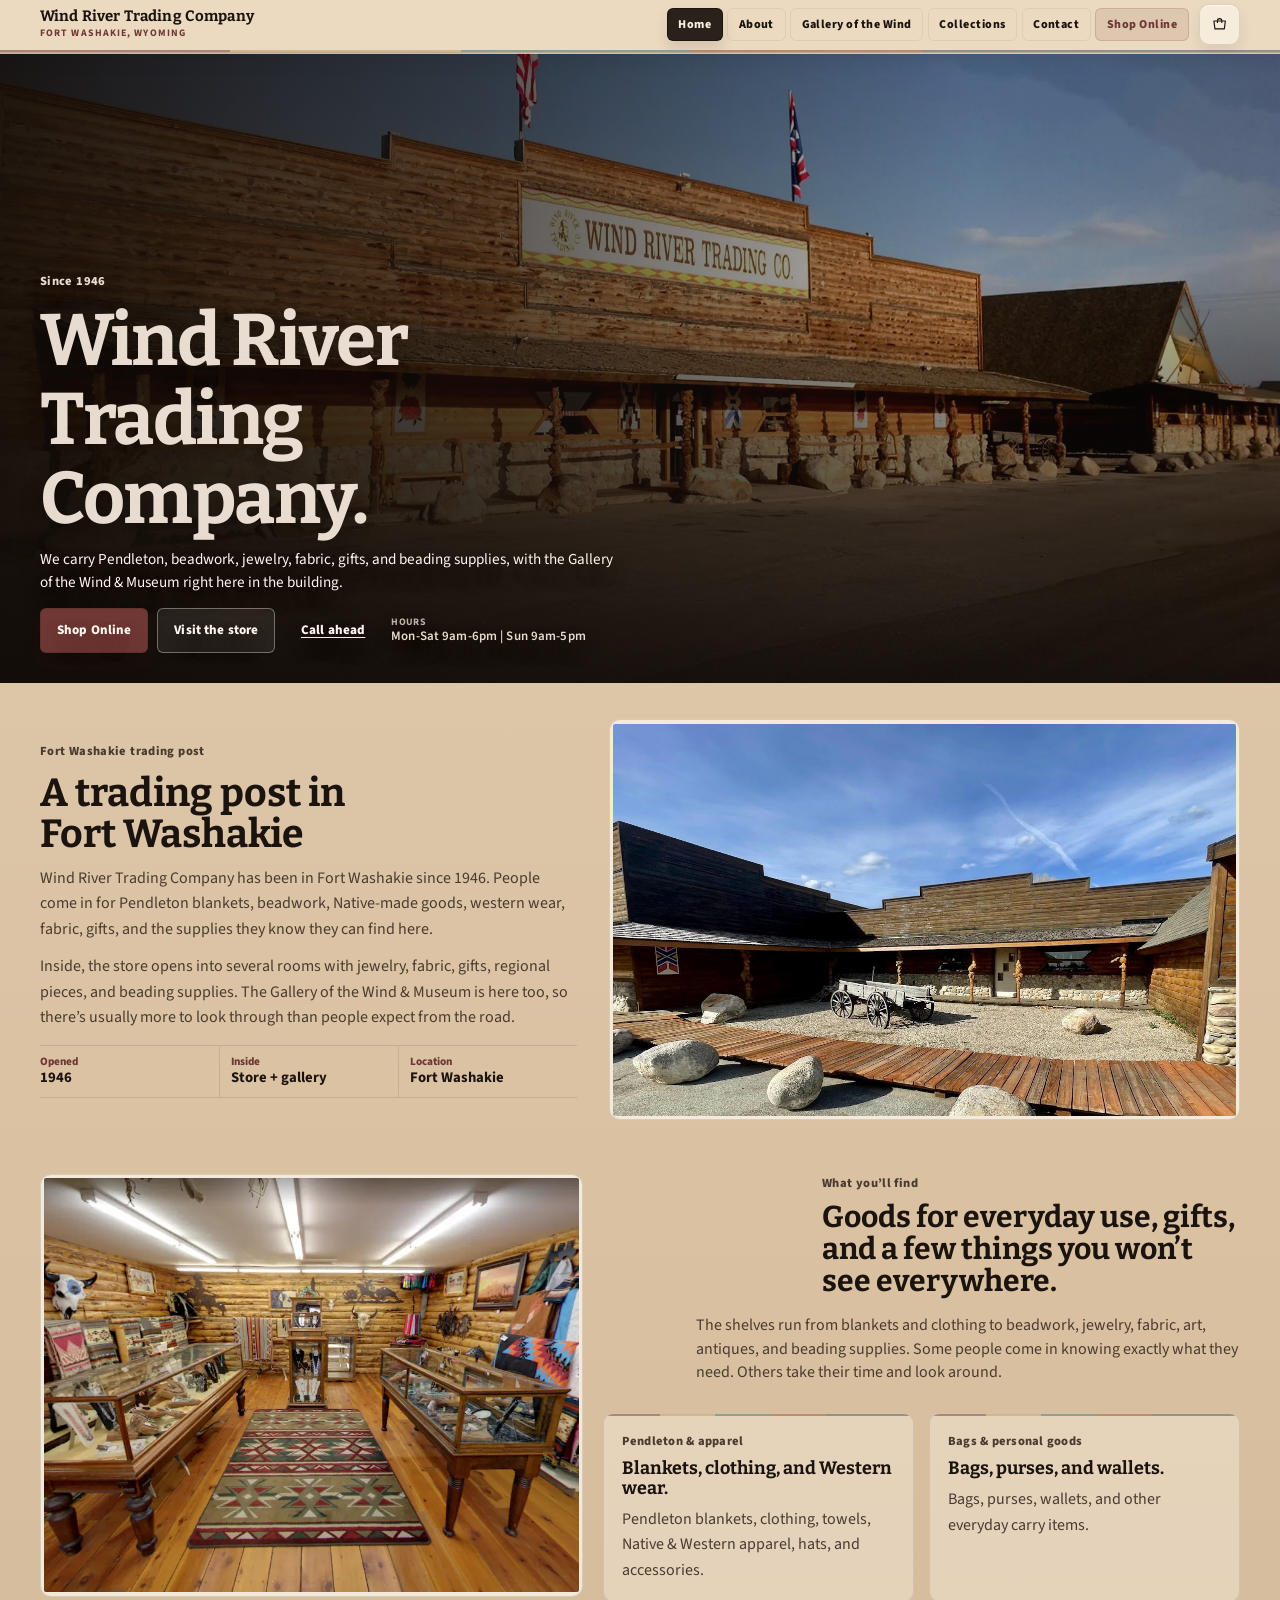
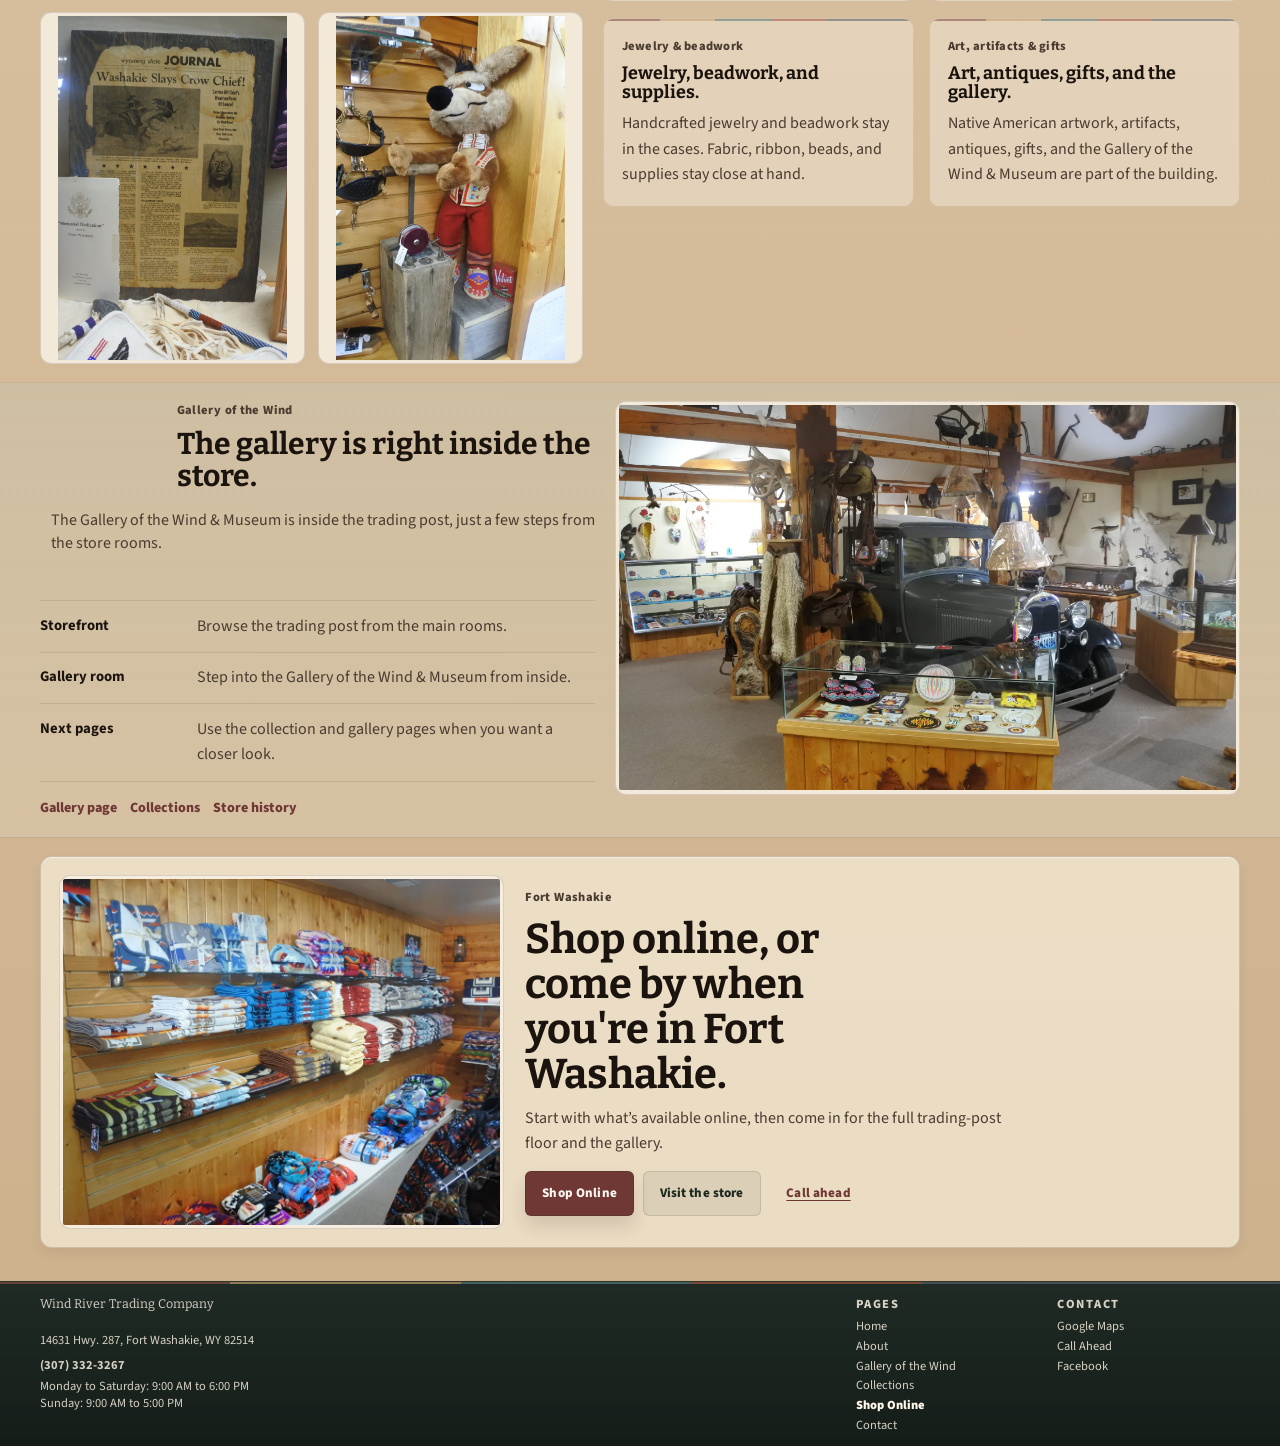
==== index.html @ 1e498953 "Add mobile shop CTA" ====
<!DOCTYPE html>
<html lang="en-US">
  <head>
    <meta charset="UTF-8" />
    <meta name="viewport" content="width=device-width, initial-scale=1.0" />
    <title>Wind River Trading Company | Fort Washakie</title>
    <meta
      name="description"
      content="Wind River Trading Post in Fort Washakie with Pendleton, beadwork, jewelry, fabric, gifts, beading supplies, and the Gallery of the Wind & Museum."
    />
    <meta name="robots" content="index,follow,max-image-preview:large,max-snippet:-1,max-video-preview:-1" />
    <link rel="canonical" href="https://tylerwolfley.github.io/wind-river-trading-co/" />
    <link rel="icon" href="./assets/favicon.svg?v=20260422" type="image/svg+xml" />
    <link rel="icon" href="./assets/favicon-32x32.png?v=20260422" sizes="32x32" type="image/png" />
    <link rel="icon" href="./assets/favicon-16x16.png?v=20260422" sizes="16x16" type="image/png" />
    <link rel="shortcut icon" href="./assets/favicon.ico?v=20260422" />
    <link rel="apple-touch-icon" href="./assets/apple-touch-icon.png?v=20260422" sizes="180x180" />
    <link rel="manifest" href="./site.webmanifest?v=20260422" />
    <meta property="og:type" content="website" />
    <meta property="og:locale" content="en_US" />
    <meta property="og:site_name" content="Wind River Trading Company" />
    <meta property="og:title" content="Wind River Trading Company | Fort Washakie" />
    <meta
      property="og:description"
      content="Wind River Trading Post in Fort Washakie with Pendleton, beadwork, jewelry, fabric, gifts, beading supplies, and the Gallery of the Wind & Museum."
    />
    <meta property="og:url" content="https://tylerwolfley.github.io/wind-river-trading-co/" />
    <meta
      property="og:image"
      content="https://tylerwolfley.github.io/wind-river-trading-co/images/home-hero-storefront.jpg"
    />
    <meta
      property="og:image:alt"
      content="Exterior storefront of Wind River Trading Company in Fort Washakie"
    />
    <meta name="twitter:card" content="summary_large_image" />
    <meta name="twitter:title" content="Wind River Trading Company | Fort Washakie" />
    <meta
      name="twitter:description"
      content="Wind River Trading Post in Fort Washakie with Pendleton, beadwork, jewelry, fabric, gifts, beading supplies, and the Gallery of the Wind & Museum."
    />
    <meta
      name="twitter:image"
      content="https://tylerwolfley.github.io/wind-river-trading-co/images/home-hero-storefront.jpg"
    />
    <link rel="preconnect" href="https://fonts.googleapis.com" />
    <link rel="preconnect" href="https://fonts.gstatic.com" crossorigin />
    <script>document.documentElement.classList.add('js');</script>
    <link
        href="https://fonts.googleapis.com/css2?family=Bitter:wght@400;700;800&family=Source+Sans+3:wght@400;700;800&display=swap"
        rel="stylesheet"
      />
    <link rel="stylesheet" href="./styles.css?v=20260427-mobile-shop-cta-settle" />
    <script defer src="./site.js?v=20260427-mobile-shop-cta-settle"></script>
    <script>
      (() => {
        const cartScriptSrc = "./shopify-cart-global.js?v=20260422";
        let cartScriptPromise;
        let cartScriptReady = false;
        let replayingCartClick = false;

        const loadCartScript = () => {
          if (cartScriptPromise) {
            return cartScriptPromise;
          }

          cartScriptPromise = new Promise((resolve, reject) => {
            const script = document.createElement("script");
            script.async = true;
            script.src = cartScriptSrc;
            script.onload = () => {
              cartScriptReady = true;
              resolve();
            };
            script.onerror = () => {
              cartScriptPromise = null;
              reject(new Error("Failed to load Shopify cart."));
            };
            document.head.appendChild(script);
          });

          return cartScriptPromise;
        };

        document.addEventListener(
          "click",
          (event) => {
            const cartButton = event.target.closest("[data-cart-trigger]");

            if (!cartButton || cartScriptReady || replayingCartClick) {
              return;
            }

            event.preventDefault();
            loadCartScript()
              .then(() => {
                replayingCartClick = true;
                cartButton.click();
                replayingCartClick = false;
              })
              .catch((error) => {
                console.error(error);
                replayingCartClick = false;
              });
          },
          true
        );

        window.addEventListener(
          "load",
          () => {
            window.setTimeout(loadCartScript, 4500);
          },
          { once: true }
        );
      })();
    </script>
    <script type="application/ld+json">
      {
        "@context": "https://schema.org",
        "@graph": [
          {
            "@type": "Store",
            "@id": "https://tylerwolfley.github.io/wind-river-trading-co/#store",
            "name": "Wind River Trading Company",
            "url": "https://tylerwolfley.github.io/wind-river-trading-co/",
            "image": "https://tylerwolfley.github.io/wind-river-trading-co/images/home-hero-storefront.jpg",
            "description": "Wind River Trading Company is a trading post in Fort Washakie with Pendleton, beadwork, jewelry, fabric, gifts, beading supplies, and the Gallery of the Wind & Museum.",
            "telephone": "+1-307-332-3267",
            "address": {
              "@type": "PostalAddress",
              "streetAddress": "14631 Hwy. 287",
              "addressLocality": "Fort Washakie",
              "addressRegion": "WY",
              "postalCode": "82514",
              "addressCountry": "US"
            },
            "sameAs": [
              "https://www.facebook.com/Wind-River-Trading-Company-1144894348871478/"
            ],
            "hasMap": "https://maps.google.com/?q=14631+Hwy+287+Fort+Washakie+WY+82514"
          },
          {
            "@type": "WebSite",
            "@id": "https://tylerwolfley.github.io/wind-river-trading-co/#website",
            "url": "https://tylerwolfley.github.io/wind-river-trading-co/",
            "name": "Wind River Trading Company",
            "publisher": {
              "@id": "https://tylerwolfley.github.io/wind-river-trading-co/#store"
            },
            "inLanguage": "en-US"
          },
          {
            "@type": "WebPage",
            "@id": "https://tylerwolfley.github.io/wind-river-trading-co/#webpage",
            "url": "https://tylerwolfley.github.io/wind-river-trading-co/",
            "name": "Wind River Trading Company | Fort Washakie",
            "description": "Wind River Trading Company is a trading post in Fort Washakie with Pendleton, beadwork, jewelry, fabric, gifts, beading supplies, and the Gallery of the Wind & Museum.",
            "isPartOf": {
              "@id": "https://tylerwolfley.github.io/wind-river-trading-co/#website"
            },
            "about": {
              "@id": "https://tylerwolfley.github.io/wind-river-trading-co/#store"
            },
            "primaryImageOfPage": {
              "@type": "ImageObject",
              "url": "https://tylerwolfley.github.io/wind-river-trading-co/images/home-hero-storefront.jpg"
            },
            "inLanguage": "en-US"
          }
        ]
      }
    </script>
  </head>
  <body class="page-home">
    <div class="site-shell">
      <header class="site-header">
        <div class="wrap">
          <nav class="nav-bar" aria-label="Primary">
            <a class="brand" href="index.html">
              <span class="brand-copy">
                <strong>Wind River Trading Company</strong>
                <span>Fort Washakie, Wyoming</span>
              </span>
            </a>
            <button
              class="nav-toggle"
              type="button"
              aria-expanded="false"
              aria-controls="primary-navigation"
              aria-label="Open menu"
              data-nav-toggle
            >
              <span class="sr-only">Toggle navigation</span>
              <span class="nav-toggle-box" aria-hidden="true">
                <span class="nav-toggle-bar"></span>
                <span class="nav-toggle-bar"></span>
                <span class="nav-toggle-bar"></span>
              </span>
            </button>
            <div class="nav-links" id="primary-navigation">
              <a aria-current="page" href="index.html">Home</a>
              <a href="about.html">About</a>
              <a href="gallery-of-the-wind.html">Gallery of the Wind</a>
              <a href="collections.html">Collections</a>
              <a href="contact.html">Contact</a>
              <a class="nav-conversion" href="shop.html">Shop Online</a>
            </div>
            <button class="header-cart-button" type="button" data-cart-trigger aria-label="Open cart">
              <span class="sr-only">Open cart</span>
              <svg class="header-cart-icon" viewBox="0 0 24 24" aria-hidden="true">
                <path d="M4 7h16l-1.5 11H5.5L4 7Z" fill="none" stroke="currentColor" stroke-width="1.6" stroke-linecap="round" stroke-linejoin="round"></path>
                <path d="M9 9V6.75a3 3 0 0 1 6 0V9" fill="none" stroke="currentColor" stroke-width="1.6" stroke-linecap="round" stroke-linejoin="round"></path>
              </svg>
              <span class="header-cart-badge" data-cart-count hidden aria-hidden="true">0</span>
            </button>
          </nav>
        </div>
      </header>

      <main>
        <section class="hero hero--immersive">
          <img
            class="hero-backdrop"
            src="images/home-hero-storefront.webp"
            alt="Exterior storefront of Wind River Trading Company in Fort Washakie"
            width="1600"
            height="2000"
            fetchpriority="high"
            decoding="async"
          />
          <div class="wrap hero-grid">
            <div class="hero-copy">
              <p class="eyebrow">Since 1946</p>
              <h1><span class="hero-title-line">Wind River</span><span class="hero-title-line">Trading</span><span class="hero-title-line">Company.</span></h1>
              <p class="lede">
                We carry Pendleton, beadwork, jewelry, fabric, gifts, and beading supplies, with
                the Gallery of the Wind &amp; Museum right here in the building.
              </p>
              <div class="button-row">
                <a class="btn btn-primary" href="shop.html">Shop Online</a>
                <a class="btn btn-ghost" href="contact.html">Visit the store</a>
                <a class="btn btn-tertiary" href="tel:+13073323267">Call ahead</a>
                <span class="hero-hours-note">
                  <span class="hero-hours-note-label">Hours</span>
                  <span class="hero-hours-note-copy">Mon-Sat 9am-6pm | Sun 9am-5pm</span>
                </span>
              </div>
            </div>
          </div>
        </section>

        <section class="section home-rooted-section">
          <div class="wrap">
            <div class="home-rooted-layout">
              <div class="home-rooted-copy">
                <p class="eyebrow">Fort Washakie trading post</p>
                <h2>A trading post in Fort Washakie</h2>
                <p>
                  Wind River Trading Company has been in Fort Washakie since 1946. People come in
                  for Pendleton blankets, beadwork, Native-made goods, western wear, fabric, gifts,
                  and the supplies they know they can find here.
                </p>
                <p>
                  Inside, the store opens into several rooms with jewelry, fabric, gifts, regional
                  pieces, and beading supplies. The Gallery of the Wind &amp; Museum is here too, so
                  there&rsquo;s usually more to look through than people expect from the road.
                </p>
                <div class="home-rooted-facts" aria-label="Store highlights">
                  <div>
                    <span>Opened</span>
                    <strong>1946</strong>
                  </div>
                  <div>
                    <span>Inside</span>
                    <strong>Store + gallery</strong>
                  </div>
                  <div>
                    <span>Location</span>
                    <strong>Fort Washakie</strong>
                  </div>
                </div>
              </div>
              <figure class="framed-photo home-rooted-photo">
                <img
                  src="images/courtyard-exterior.jpg"
                  alt="Courtyard and exterior walkways at Wind River Trading Company"
                  width="1242"
                  height="783"
                  loading="lazy"
                  decoding="async"
                />
              </figure>
            </div>
          </div>
        </section>

        <section class="section section-tight home-merch-section">
          <div class="wrap">
            <div class="home-overview-layout">
              <div class="home-overview-visuals">
                <figure class="framed-photo home-overview-photo home-overview-photo--main">
                  <img
                    src="images/inside-wind-river-trading-co.webp"
                    alt="Interior showroom with display cases, blankets, and Western goods inside Wind River Trading Company"
                    width="1600"
                    height="900"
                    loading="lazy"
                    decoding="async"
                  />
                </figure>
                <div class="home-overview-support">
                  <figure class="framed-photo home-overview-photo home-overview-photo--article">
                    <img
                      src="images/chief-washakie-article.JPG"
                      alt="Chief Washakie article on display inside Wind River Trading Company"
                      width="1467"
                      height="2200"
                      loading="lazy"
                      decoding="async"
                    />
                  </figure>
                  <figure class="framed-photo home-overview-photo home-overview-photo--coyote">
                    <img
                      src="images/antique-wile-e-coyote.JPG"
                      alt="Antique Wile E. Coyote display inside Wind River Trading Company"
                      width="2148"
                      height="4288"
                      loading="lazy"
                      decoding="async"
                    />
                  </figure>
                </div>
              </div>

              <div class="home-overview-content">
                <div class="section-head home-section-head">
                  <div>
                    <p class="eyebrow">What you&rsquo;ll find</p>
                    <h2>Goods for everyday use, gifts, and a few things you won&rsquo;t see everywhere.</h2>
                  </div>
                  <p>
                    The shelves run from blankets and clothing to beadwork, jewelry, fabric, art,
                    antiques, and beading supplies. Some people come in knowing exactly what they
                    need. Others take their time and look around.
                  </p>
                </div>

                <div class="merch-grid home-overview-grid">
                  <article class="card home-overview-card">
                    <p class="card-label">Pendleton &amp; apparel</p>
                    <h3>Blankets, clothing, and Western wear.</h3>
                    <p>
                      Pendleton blankets, clothing, towels, Native &amp; Western apparel, hats, and
                      accessories.
                    </p>
                  </article>
                  <article class="card home-overview-card">
                    <p class="card-label">Bags &amp; personal goods</p>
                    <h3>Bags, purses, and wallets.</h3>
                    <p>
                      Bags, purses, wallets, and other everyday carry items.
                    </p>
                  </article>
                  <article class="card home-overview-card">
                    <p class="card-label">Jewelry &amp; beadwork</p>
                    <h3>Jewelry, beadwork, and supplies.</h3>
                    <p>
                      Handcrafted jewelry and beadwork stay in the cases. Fabric, ribbon, beads,
                      and supplies stay close at hand.
                    </p>
                  </article>
                  <article class="card home-overview-card">
                    <p class="card-label">Art, artifacts &amp; gifts</p>
                    <h3>Art, antiques, gifts, and the gallery.</h3>
                    <p>
                      Native American artwork, artifacts, antiques, gifts, and the Gallery of the
                      Wind &amp; Museum are part of the building.
                    </p>
                  </article>
                </div>
              </div>
            </div>
          </div>
        </section>

        <section class="section section-tight home-gallery-section">
          <div class="wrap">
            <div class="home-gallery-layout">
              <div class="home-gallery-copy">
                <div class="section-head home-section-head">
                  <div>
                    <p class="eyebrow">Gallery of the Wind</p>
                    <h2>The gallery is right inside the store.</h2>
                  </div>
                  <p>
                    The Gallery of the Wind &amp; Museum is inside the trading post, just a few steps
                    from the store rooms.
                  </p>
                </div>
                <div class="note-list home-gallery-notes">
                  <div class="note-item">
                    <strong>Storefront</strong>
                    <span>Browse the trading post from the main rooms.</span>
                  </div>
                  <div class="note-item">
                    <strong>Gallery room</strong>
                    <span>Step into the Gallery of the Wind &amp; Museum from inside.</span>
                  </div>
                  <div class="note-item">
                    <strong>Next pages</strong>
                    <span>Use the collection and gallery pages when you want a closer look.</span>
                  </div>
                </div>
                <div class="utility-links compact-links">
                  <a href="gallery-of-the-wind.html">Gallery page</a>
                  <a href="collections.html">Collections</a>
                  <a href="about.html">Store history</a>
                </div>
              </div>

              <figure class="framed-photo home-gallery-photo home-gallery-photo--main">
                <img
                  src="images/gallery-of-the-wind-2.JPG"
                  alt="Gallery of the Wind room with a historic car and display cases inside Wind River Trading Company"
                  width="1920"
                  height="1440"
                  loading="lazy"
                  decoding="async"
                />
              </figure>
            </div>
          </div>
        </section>

        <section class="section section-tight">
          <div class="wrap">
            <div class="cta-band home-cta-band">
              <figure class="framed-photo home-cta-photo">
                <img
                  src="images/pendleton-display-2.JPG"
                  alt="Pendleton blanket display inside Wind River Trading Company"
                  width="2200"
                  height="1467"
                  loading="lazy"
                  decoding="async"
                />
              </figure>
              <div class="home-cta-copy">
                <div>
                  <p class="eyebrow">Fort Washakie</p>
                  <h2>Shop online, or come by when you're in Fort Washakie.</h2>
                  <p>
                    Start with what&rsquo;s available online, then come in for the full trading-post floor
                    and the gallery.
                  </p>
                </div>
                <div class="button-row">
                  <a class="btn btn-primary" href="shop.html">Shop Online</a>
                  <a class="btn btn-secondary" href="contact.html">Visit the store</a>
                  <a class="btn btn-tertiary" href="tel:+13073323267">Call ahead</a>
                </div>
              </div>
            </div>
          </div>
        </section>
      </main>

      <footer class="footer">
        <div class="wrap footer-grid">
          <div class="footer-branding">
            <p class="footer-brand">Wind River Trading Company</p>
            <p class="footer-location">14631 Hwy. 287, Fort Washakie, WY 82514</p>
            <a class="footer-phone" href="tel:+13073323267">(307) 332-3267</a>
            <p class="footer-hours">Monday to Saturday: 9:00 AM to 6:00 PM<br />Sunday: 9:00 AM to 5:00 PM</p>
          </div>
          <div class="footer-link-groups">
            <div class="footer-links">
              <p class="footer-heading">Pages</p>
              <a href="index.html">Home</a>
              <a href="about.html">About</a>
              <a href="gallery-of-the-wind.html">Gallery of the Wind</a>
              <a href="collections.html">Collections</a>
              <a class="footer-primary-link" href="shop.html">Shop Online</a>
              <a href="contact.html">Contact</a>
            </div>
            <div class="footer-links">
              <p class="footer-heading">Contact</p>
              <a href="https://maps.google.com/?q=14631+Hwy+287+Fort+Washakie+WY+82514" target="_blank" rel="noreferrer">Google Maps</a>
              <a href="tel:+13073323267">Call Ahead</a>
              <a href="https://www.facebook.com/Wind-River-Trading-Company-1144894348871478/" target="_blank" rel="noreferrer">Facebook</a>
            </div>
          </div>
        </div>
      </footer>
    </div>
  </body>
</html>
---- styles.css ----
:root {
  --pendleton-ivory: #f4ecdf;
  --pendleton-tan: #c29f6c;
  --pendleton-aegean: #557a76;
  --pendleton-rosewood: #874d4a;
  --pendleton-chili: #a3563d;
  --pendleton-slate: #586166;
  --bg: #cbb08b;
  --sand: var(--pendleton-tan);
  --sage: var(--pendleton-aegean);
  --forest: #1d291f;
  --copper: #94462f;
  --copper-deep: #6f3834;
  --clay: #4f3527;
  --ink: #1a130e;
  --muted: #4a3b30;
  --line: rgba(67, 47, 32, 0.18);
  --line-strong: rgba(67, 47, 32, 0.28);
  --accent-stripe: linear-gradient(
    90deg,
    var(--pendleton-rosewood) 0%,
    var(--pendleton-rosewood) 18%,
    var(--pendleton-tan) 18%,
    var(--pendleton-tan) 36%,
    var(--pendleton-aegean) 36%,
    var(--pendleton-aegean) 54%,
    var(--pendleton-chili) 54%,
    var(--pendleton-chili) 72%,
    var(--pendleton-slate) 72%,
    var(--pendleton-slate) 100%
  );
  --surface-bg: rgba(243, 231, 213, 0.92);
  --surface-bg-soft: rgba(247, 239, 226, 0.62);
  --surface-bg-strong: rgba(244, 233, 217, 0.88);
  --shadow-soft: 0 5px 12px rgba(39, 24, 13, 0.06);
  --radius-xl: 12px;
  --radius-lg: 10px;
  --radius-md: 7px;
  --radius-sm: 6px;
  --space-section: clamp(1.4rem, 3vw, 2.25rem);
  --space-section-tight: clamp(0.82rem, 1.6vw, 1.12rem);
  --space-card: clamp(0.72rem, 1.35vw, 0.9rem);
  --space-card-lg: clamp(0.88rem, 1.8vw, 1.12rem);
  --space-gap: clamp(0.6rem, 1.1vw, 0.78rem);
  --space-gap-lg: clamp(0.75rem, 1.4vw, 0.95rem);
  --max-width: 1200px;
  --font-display: "Bitter", "Rockwell", "Book Antiqua", Georgia, serif;
  --font-body: "Source Sans 3", "Segoe UI", "Trebuchet MS", sans-serif;
}

* {
  box-sizing: border-box;
}

html {
  min-height: 100%;
  scroll-behavior: smooth;
}

body,
h1,
h2,
h3,
p,
figure,
blockquote {
  margin: 0;
}

ul {
  margin: 0;
  padding: 0;
}

body {
  margin: 0;
  min-height: 100vh;
  font-family: var(--font-body);
  color: var(--ink);
  line-height: 1.6;
  background:
    linear-gradient(180deg, rgba(255, 248, 238, 0.34) 0%, rgba(255, 248, 238, 0) 8rem),
    linear-gradient(180deg, #e2ccb0 0%, var(--bg) 100%);
}

img {
  display: block;
  max-width: 100%;
  height: auto;
}

a {
  color: inherit;
}

p + p {
  margin-top: 0.82rem;
}

.site-shell {
  position: relative;
  min-height: 100svh;
  display: flex;
  flex-direction: column;
  overflow-x: clip;
  overflow-y: visible;
  isolation: isolate;
}

main {
  flex: 1 0 auto;
}

.site-shell::before,
.site-shell::after {
  content: none;
}

.wrap {
  width: min(calc(100% - 1.6rem), var(--max-width));
  margin: 0 auto;
}

.site-header {
  position: sticky;
  top: 0;
  z-index: 40;
  background: rgba(235, 218, 192, 0.98);
  border-bottom: 1px solid var(--line-strong);
  box-shadow:
    0 1px 0 rgba(255, 246, 233, 0.72),
    0 8px 18px rgba(30, 20, 12, 0.06);
  backdrop-filter: none;
}

.site-header::after {
  content: "";
  display: block;
  height: 2px;
  background: var(--accent-stripe);
  opacity: 0.62;
}

.nav-bar {
  display: flex;
  justify-content: space-between;
  align-items: center;
  gap: 0.65rem;
  padding: 0.28rem 0 0.32rem;
  position: relative;
  flex-wrap: nowrap;
}

.brand {
  display: flex;
  align-items: center;
  gap: 0;
  text-decoration: none;
  flex: 0 1 auto;
  min-width: 0;
}

.brand-copy {
  display: block;
  min-width: 0;
}

.brand-copy strong {
  display: block;
  font-family: var(--font-display);
  font-size: 0.94rem;
  line-height: 1.1;
  letter-spacing: 0.01em;
}

.brand-copy span {
  display: block;
  margin-top: 0.08rem;
  color: var(--copper-deep);
  font-size: 0.62rem;
  font-weight: 700;
  letter-spacing: 0.11em;
  text-transform: uppercase;
}

.nav-links {
  display: flex;
  flex-wrap: nowrap;
  justify-content: flex-end;
  gap: 0.28rem;
  margin-left: auto;
  min-width: 0;
}

.nav-toggle {
  display: none;
  align-items: center;
  justify-content: center;
  width: 2.55rem;
  height: 2.55rem;
  margin-left: 0;
  flex: 0 0 auto;
  padding: 0;
  border: 1px solid rgba(67, 47, 32, 0.14);
  border-radius: 10px;
  background: rgba(248, 239, 226, 0.82);
  color: var(--ink);
  box-shadow:
    inset 0 1px 0 rgba(255, 255, 255, 0.72),
    0 6px 14px rgba(24, 16, 10, 0.08);
  cursor: pointer;
  transition:
    background-color 0.2s ease,
    border-color 0.2s ease,
    box-shadow 0.2s ease,
    transform 0.2s ease;
}

.nav-toggle:hover {
  background: rgba(250, 243, 232, 0.96);
  border-color: rgba(67, 47, 32, 0.22);
}

.nav-toggle:focus-visible {
  outline: 2px solid rgba(85, 122, 118, 0.52);
  outline-offset: 2px;
}

.header-cart-button {
  position: relative;
  display: inline-flex;
  align-items: center;
  justify-content: center;
  width: 2.55rem;
  height: 2.55rem;
  margin-left: 0;
  flex: 0 0 auto;
  padding: 0;
  border: 1px solid rgba(67, 47, 32, 0.14);
  border-radius: 10px;
  background: rgba(248, 239, 226, 0.82);
  color: var(--ink);
  box-shadow:
    inset 0 1px 0 rgba(255, 255, 255, 0.72),
    0 6px 14px rgba(24, 16, 10, 0.08);
  cursor: pointer;
  transition:
    background-color 0.2s ease,
    border-color 0.2s ease,
    box-shadow 0.2s ease,
    transform 0.2s ease;
}

.header-cart-button:hover {
  background: rgba(250, 243, 232, 0.96);
  border-color: rgba(67, 47, 32, 0.22);
}

.header-cart-button:focus-visible {
  outline: 2px solid rgba(85, 122, 118, 0.52);
  outline-offset: 2px;
}

.header-cart-icon {
  width: 1.08rem;
  height: 1.08rem;
}

.header-cart-badge {
  position: absolute;
  top: 0.12rem;
  right: 0.12rem;
  min-width: 1rem;
  height: 1rem;
  padding: 0 0.2rem;
  display: inline-flex;
  align-items: center;
  justify-content: center;
  border-radius: 999px;
  background: rgba(26, 19, 14, 0.94);
  color: #f8efe2;
  font-size: 0.62rem;
  font-weight: 800;
  line-height: 1;
  box-shadow: 0 4px 10px rgba(20, 12, 8, 0.14);
}

.header-cart-badge[hidden] {
  display: none;
}

.nav-toggle-box {
  position: relative;
  width: 1rem;
  height: 0.8rem;
}

.nav-toggle-bar {
  position: absolute;
  left: 0;
  width: 100%;
  height: 2px;
  border-radius: 999px;
  background: currentColor;
  transform-origin: center;
  transition:
    top 0.2s ease,
    transform 0.2s ease,
    opacity 0.16s ease;
}

.nav-toggle-bar:nth-child(1) {
  top: 0;
}

.nav-toggle-bar:nth-child(2) {
  top: calc(50% - 1px);
}

.nav-toggle-bar:nth-child(3) {
  top: calc(100% - 2px);
}

.site-header.is-nav-open .nav-toggle {
  background: rgba(26, 19, 14, 0.94);
  border-color: rgba(26, 19, 14, 0.94);
  color: #f8efe2;
  box-shadow: 0 10px 18px rgba(20, 12, 8, 0.14);
}

.site-header.is-nav-open .nav-toggle-bar:nth-child(1) {
  top: calc(50% - 1px);
  transform: rotate(45deg);
}

.site-header.is-nav-open .nav-toggle-bar:nth-child(2) {
  opacity: 0;
}

.site-header.is-nav-open .nav-toggle-bar:nth-child(3) {
  top: calc(50% - 1px);
  transform: rotate(-45deg);
}

.sr-only {
  position: absolute;
  width: 1px;
  height: 1px;
  padding: 0;
  margin: -1px;
  overflow: hidden;
  clip: rect(0, 0, 0, 0);
  white-space: nowrap;
  border: 0;
}

.nav-links a {
  display: inline-flex;
  align-items: center;
  justify-content: center;
  min-height: 2.05rem;
  padding: 0.32rem 0.66rem;
  border: 1px solid rgba(67, 47, 32, 0.08);
  border-radius: var(--radius-sm);
  color: var(--ink);
  text-decoration: none;
  font-size: 0.75rem;
  font-weight: 800;
  letter-spacing: 0.04em;
  text-transform: none;
  transition:
    background-color 0.25s ease,
    color 0.25s ease,
    border-color 0.25s ease,
    box-shadow 0.25s ease;
}

.nav-links a:hover,
.nav-links a[aria-current="page"] {
  background: rgba(26, 19, 14, 0.92);
  border-color: rgba(26, 19, 14, 0.92);
  color: #f8efe2;
  box-shadow: 0 8px 14px rgba(20, 12, 8, 0.1);
}

.nav-links a.nav-conversion:not([aria-current="page"]) {
  background: rgba(135, 77, 74, 0.14);
  border-color: rgba(135, 77, 74, 0.22);
  color: var(--copper-deep);
}

.nav-links a.nav-conversion:not([aria-current="page"]):hover {
  background: rgba(135, 77, 74, 0.24);
  border-color: rgba(135, 77, 74, 0.32);
  color: var(--ink);
}

.shopify-buy__cart-toggle,
.shopify-buy-frame--toggle,
iframe.shopify-buy-frame.shopify-buy-frame--toggle {
  display: none !important;
  opacity: 0 !important;
  visibility: hidden !important;
  pointer-events: none !important;
}

.shopify-buy__cart-toggle__button {
  display: none !important;
  opacity: 0 !important;
  visibility: hidden !important;
  pointer-events: none !important;
}

.hero,
.page-hero {
  padding: clamp(0.6rem, 1.35vw, 1rem) 0 clamp(1.3rem, 3vw, 2rem);
}

.hero {
  position: relative;
}

.hero-grid,
.page-hero-grid,
.split-feature,
.contact-grid {
  display: grid;
  gap: var(--space-gap-lg);
}

.hero-grid {
  grid-template-columns: minmax(0, 1.05fr) minmax(0, 0.95fr);
  align-items: stretch;
}

.hero--immersive {
  --hero-min-height: clamp(31rem, 70vh, 40rem);
  --hero-image-position: center 68%;
  min-height: var(--hero-min-height);
  display: flex;
  align-items: end;
  overflow: hidden;
  padding: clamp(0.65rem, 1.4vw, 0.95rem) 0 clamp(1.35rem, 2.4vw, 2rem);
  background: #20150f;
}

.hero--immersive::before {
  content: "";
  position: absolute;
  inset: 0;
  z-index: 1;
  background:
    linear-gradient(90deg, rgba(18, 12, 8, 0.92) 0%, rgba(18, 12, 8, 0.62) 38%, rgba(18, 12, 8, 0.12) 76%),
    linear-gradient(180deg, rgba(17, 11, 8, 0.16) 0%, rgba(17, 11, 8, 0.1) 36%, rgba(17, 11, 8, 0.9) 100%);
}

.hero--immersive::after {
  content: none;
}

.hero-backdrop {
  position: absolute;
  inset: 0;
  width: 100%;
  height: 100%;
  object-fit: cover;
  object-position: var(--hero-image-position);
}

.hero--immersive .hero-grid {
  position: relative;
  z-index: 2;
  grid-template-columns: minmax(0, 38rem);
  width: min(calc(100% - 1.6rem), var(--max-width));
  margin: 0 auto;
}

.page-hero-grid {
  grid-template-columns: minmax(0, 0.88fr) minmax(0, 1.12fr);
  align-items: start;
}

.page-hero-grid.reverse {
  grid-template-columns: minmax(0, 1.12fr) minmax(0, 0.88fr);
}

.page-hero-grid > *,
.split-feature > * {
  align-self: start;
}

.surface-panel,
.page-hero-copy,
.cta-band,
.contact-focus {
  position: relative;
  overflow: hidden;
  border: 1px solid var(--surface-border-color, var(--line));
  border-radius: var(--surface-radius, var(--radius-xl));
  background: var(--surface-fill, var(--surface-bg-strong));
  box-shadow:
    inset 0 1px 0 rgba(255, 255, 255, 0.52),
    var(--surface-shadow, var(--shadow-soft));
}

.card,
.merch-card,
.quote-panel,
.credibility-strip {
  position: relative;
  overflow: hidden;
  border: 1px solid rgba(67, 47, 32, 0.1);
  border-radius: var(--radius-lg);
  background: rgba(247, 239, 226, 0.34);
  box-shadow: none;
}

.page-hero-copy,
.cta-band,
.contact-focus,
.card {
  padding: var(--space-card-lg);
}

.hero--immersive .hero-copy {
  overflow: visible;
  padding: 0;
  max-width: 37rem;
  border: 0;
  background: none;
  box-shadow: none;
}

.page-hero-copy {
  --surface-fill: rgba(244, 233, 217, 0.82);
  --surface-radius: var(--radius-lg);
  --surface-shadow: none;
  max-width: 42rem;
  padding: clamp(0.82rem, 1.55vw, 1rem);
}

.hero-copy h1,
.page-hero-copy h1,
.section-head h1,
.section-head h2,
.gallery-intro h2,
.split-feature h2,
.cta-band h2,
.card h3,
.contact-focus h2,
.quote-panel blockquote {
  font-family: var(--font-display);
  line-height: 1.08;
  color: var(--ink);
}

.hero-copy h1,
.page-hero-copy h1 {
  max-width: 13ch;
  margin-bottom: 0.62rem;
  font-size: clamp(2.5rem, 5.7vw, 4.6rem);
  letter-spacing: -0.02em;
}

.hero-title-line {
  display: block;
}

.hero--immersive .hero-copy h1 {
  min-block-size: 3.24em;
}

.hero--immersive .hero-copy h1,
.hero--immersive .hero-copy .lede,
.hero--immersive .hero-copy strong,
.hero--immersive .hero-copy a {
  color: #fff7ef;
  text-shadow: 0 12px 26px rgba(12, 7, 5, 0.45);
}

.hero--immersive .hero-copy .eyebrow,
.hero--immersive .hero-copy p,
.hero--immersive .hero-copy span {
  color: rgba(255, 242, 230, 0.9);
  text-shadow: 0 10px 22px rgba(12, 7, 5, 0.36);
}

.hero--immersive .pill {
  border-color: rgba(255, 248, 241, 0.24);
  background: rgba(255, 248, 241, 0.08);
}

.gallery-immersive-hero {
  --hero-image-position: center 68%;
}

.contact-immersive-hero {
  --hero-image-position: center 56%;
}

.collections-immersive-hero {
  --hero-image-position: 55% 14%;
}

.about-immersive-hero {
  --hero-image-position: center 56%;
}

.page-hero-copy h1 {
  max-width: 16ch;
  font-size: clamp(1.55rem, 2.45vw, 2.12rem);
  line-height: 1.04;
}

.lede {
  max-width: 36rem;
  font-size: clamp(0.95rem, 1.18vw, 1.03rem);
  line-height: 1.48;
  color: var(--muted);
}

.hero--immersive .lede {
  min-block-size: 2.96em;
}

.eyebrow {
  margin-bottom: 0.62rem;
  color: var(--copper-deep);
  font-size: 0.78rem;
  font-weight: 800;
  letter-spacing: 0.03em;
  text-transform: none;
}

.button-row {
  display: flex;
  flex-wrap: wrap;
  gap: 0.55rem;
  margin-top: 0.9rem;
}

.btn {
  display: inline-flex;
  align-items: center;
  justify-content: center;
  min-height: 2.8rem;
  padding: 0 1rem;
  border: 1px solid transparent;
  border-radius: var(--radius-sm);
  font-weight: 800;
  font-size: 0.82rem;
  letter-spacing: 0.01em;
  text-decoration: none;
  text-transform: none;
  transition:
    transform 0.25s ease,
    background-color 0.25s ease,
    color 0.25s ease,
    border-color 0.25s ease;
}

.btn:hover {
  transform: translateY(-2px);
}

.btn-primary {
  color: #fff8f1;
  background: var(--copper-deep);
  border-color: rgba(94, 54, 48, 0.92);
  box-shadow: 0 10px 18px rgba(58, 31, 20, 0.14);
}

.btn-secondary {
  color: var(--forest);
  background: rgba(36, 49, 40, 0.07);
  border-color: rgba(36, 49, 40, 0.14);
}

.btn-secondary:hover {
  background: rgba(35, 49, 40, 0.13);
}

.btn-ghost {
  color: #fff8f1;
  background: rgba(255, 248, 241, 0.08);
  border-color: rgba(255, 248, 241, 0.36);
}

.btn-ghost:hover {
  background: rgba(255, 248, 241, 0.14);
}

.btn-tertiary {
  color: var(--copper-deep);
  background: transparent;
  border-color: transparent;
  box-shadow: none;
  text-decoration: underline;
  text-underline-offset: 0.24em;
}

.btn-tertiary:hover {
  background: rgba(111, 56, 52, 0.07);
  border-color: rgba(111, 56, 52, 0.1);
}

.btn-primary:hover,
.btn-secondary:hover,
.btn-ghost:hover,
.btn-tertiary:hover {
  border-color: currentColor;
}

.hero--immersive .btn-tertiary {
  color: rgba(255, 242, 230, 0.9);
  border-color: transparent;
  background: transparent;
  text-shadow: 0 10px 22px rgba(12, 7, 5, 0.36);
}

.hero--immersive .btn-tertiary:hover {
  background: rgba(255, 248, 241, 0.1);
}

.hero--immersive .hero-copy .hero-hours-note {
  display: grid;
  align-self: center;
  gap: 0.06rem;
  text-shadow: 0 10px 22px rgba(12, 7, 5, 0.28);
}

.hero--immersive .hero-copy .hero-hours-note-label,
.hero--immersive .hero-copy .hero-hours-note-copy {
  display: block;
}

.hero--immersive .hero-copy .hero-hours-note-label {
  color: rgba(255, 242, 230, 0.72);
  font-size: 0.62rem;
  font-weight: 700;
  letter-spacing: 0.04em;
  line-height: 1.05;
  text-transform: uppercase;
}

.hero--immersive .hero-copy .hero-hours-note-copy {
  color: rgba(255, 242, 230, 0.9);
  font-size: 0.81rem;
  font-weight: 600;
  letter-spacing: 0.01em;
  line-height: 1.24;
  white-space: nowrap;
}

.home-overview-layout,
.home-gallery-layout {
  display: grid;
  gap: clamp(0.85rem, 2vw, 1.25rem);
}

.home-overview-layout {
  grid-template-columns: minmax(0, 0.92fr) minmax(0, 1.08fr);
  align-items: start;
}

.home-overview-visuals,
.home-gallery-visuals,
.home-overview-content,
.home-gallery-copy,
.home-cta-copy {
  display: grid;
  align-content: start;
  gap: var(--space-gap-lg);
}

.home-section-head {
  flex-direction: column;
  align-items: start;
  gap: 0.5rem;
  margin-bottom: 0;
}

.home-section-head p {
  max-width: 36rem;
}

.home-rooted-section {
  padding-top: clamp(1.05rem, 2.4vw, 1.7rem);
}

.home-overview-photo,
.home-gallery-photo,
.home-cta-photo {
  margin: 0;
}

.home-overview-photo--main img {
  aspect-ratio: 4 / 3.1;
  object-position: center 48%;
}

.home-overview-support {
  display: grid;
  grid-template-columns: repeat(2, minmax(0, 1fr));
  gap: var(--space-gap);
  align-items: start;
}

.home-overview-support .home-overview-photo {
  display: flex;
  align-items: center;
  justify-content: center;
  height: clamp(17rem, 28vw, 22rem);
}

.home-overview-support .home-overview-photo img {
  width: 100%;
  height: 100%;
  aspect-ratio: auto;
  object-fit: contain;
  object-position: center;
}

.home-overview-grid {
  gap: var(--space-gap);
}

.home-overview-card {
  min-height: 100%;
  padding-top: calc(var(--space-card-lg) + 0.18rem);
  background: rgba(247, 239, 226, 0.42);
}

.home-overview-card::before {
  content: "";
  position: absolute;
  inset: 0 0 auto;
  height: 2px;
  background: var(--accent-stripe);
  opacity: 0.58;
}

.home-rooted-layout {
  display: grid;
  grid-template-columns: minmax(0, 0.92fr) minmax(0, 1.08fr);
  align-items: center;
  gap: clamp(1.05rem, 3vw, 2rem);
}

.home-rooted-copy {
  display: grid;
  align-content: start;
  gap: 0.72rem;
  max-width: 38rem;
}

.home-rooted-copy .eyebrow {
  margin-bottom: 0;
}

.home-rooted-copy h2 {
  margin: 0;
  max-width: 15ch;
  font-family: var(--font-display);
  font-size: clamp(1.72rem, 3.1vw, 2.45rem);
  line-height: 1.03;
  color: var(--ink);
}

.home-rooted-copy p {
  margin: 0;
  max-width: 34rem;
  color: var(--muted);
}

.home-rooted-facts {
  display: grid;
  grid-template-columns: repeat(3, minmax(0, 1fr));
  margin-top: 0.18rem;
  border-top: 1px solid rgba(67, 47, 32, 0.14);
  border-bottom: 1px solid rgba(67, 47, 32, 0.14);
}

.home-rooted-facts div {
  display: grid;
  align-content: start;
  gap: 0.08rem;
  min-width: 0;
  padding: 0.6rem 0.68rem 0.62rem 0;
}

.home-rooted-facts div + div {
  padding-left: 0.68rem;
  border-left: 1px solid rgba(67, 47, 32, 0.12);
}

.home-rooted-facts span {
  color: var(--copper-deep);
  font-size: 0.7rem;
  font-weight: 800;
  line-height: 1.1;
}

.home-rooted-facts strong {
  color: var(--ink);
  font-size: 0.92rem;
  line-height: 1.18;
}

.home-rooted-photo {
  margin: 0;
}

.home-rooted-photo img {
  aspect-ratio: 1242 / 783;
  object-position: center;
}

.home-merch-head {
  margin-bottom: clamp(0.72rem, 1.7vw, 1rem);
}

.home-merch-head h2 {
  max-width: 20ch;
}

.home-gallery-section {
  border-top: 1px solid rgba(67, 47, 32, 0.1);
  border-bottom: 1px solid rgba(67, 47, 32, 0.1);
  background:
    linear-gradient(180deg, rgba(85, 122, 118, 0.1), rgba(85, 122, 118, 0.04)),
    rgba(234, 217, 191, 0.4);
}

.home-gallery-layout {
  grid-template-columns: minmax(0, 0.94fr) minmax(0, 1.06fr);
  align-items: center;
}

.home-gallery-notes {
  margin-top: 0;
}

.home-gallery-visuals {
  gap: var(--space-gap);
}

.home-gallery-photo--main img {
  aspect-ratio: 16 / 10;
  object-position: center 54%;
}

.home-gallery-support {
  display: grid;
  grid-template-columns: minmax(0, 1.12fr) minmax(0, 0.88fr);
  gap: var(--space-gap);
}

.home-gallery-support .home-gallery-photo img {
  aspect-ratio: 5 / 4;
  object-position: center;
}

.home-gallery-photo--portrait img {
  aspect-ratio: 4 / 5;
  object-position: center 32%;
}

.home-gallery-copy .utility-links {
  margin-top: 0.1rem;
}

.cta-band.home-cta-band {
  display: grid;
  grid-template-columns: minmax(0, 0.78fr) minmax(0, 1.22fr);
  align-items: center;
  gap: clamp(0.9rem, 2vw, 1.35rem);
  background: rgba(244, 232, 212, 0.78);
}

.home-cta-photo {
  align-self: stretch;
  justify-self: start;
  width: 100%;
  max-width: 34rem;
}

.home-cta-photo img {
  height: 100%;
  min-height: clamp(15rem, 27vw, 22rem);
  aspect-ratio: 4 / 3;
  object-position: center;
}

.home-cta-copy {
  align-content: center;
  gap: 0.9rem;
}

.home-cta-copy .button-row {
  margin-top: 0;
}

.cta-band.home-cta-band h2 {
  max-width: 14ch;
}

.about-history-overview,
.about-story-grid,
.about-present-grid {
  display: grid;
  gap: clamp(0.9rem, 2vw, 1.25rem);
}

.about-history-section,
.about-story-section,
.about-present-section {
  align-items: start;
}

.about-story-section,
.about-present-section {
  align-items: center;
}

.about-history-comparison {
  display: grid;
  gap: clamp(0.82rem, 1.8vw, 1.18rem);
}

.about-comparison-grid {
  display: grid;
  grid-template-columns: repeat(2, minmax(0, 1fr));
  gap: var(--space-gap-lg);
  align-items: start;
}

.about-comparison-photo {
  align-self: stretch;
  margin: 0;
}

.about-comparison-photo img {
  aspect-ratio: 16 / 10;
  object-position: center;
}

.about-history-copy--comparison {
  max-width: 50rem;
}

.about-history-section {
  grid-template-columns: minmax(0, 0.92fr) minmax(0, 1.08fr);
}

.about-story-section {
  grid-template-columns: minmax(0, 0.96fr) minmax(0, 1.04fr);
}

.about-present-section {
  grid-template-columns: minmax(0, 1.02fr) minmax(0, 0.98fr);
}

.about-history-overview {
  grid-template-columns: minmax(0, 0.92fr) minmax(0, 1.08fr);
  align-items: start;
}

.about-history-copy,
.about-story-copy,
.about-story-visuals,
.about-present-copy,
.about-present-visuals {
  display: grid;
  align-content: start;
  gap: var(--space-gap-lg);
}

.about-history-copy h2,
.about-story-copy h2,
.about-present-copy h2,
.about-links-intro h2 {
  font-family: var(--font-display);
  line-height: 1.06;
  color: var(--ink);
}

.about-history-copy h2,
.about-story-copy h2,
.about-present-copy h2 {
  font-size: clamp(1.38rem, 2.35vw, 1.95rem);
}

.about-history-copy p,
.about-story-copy p,
.about-present-copy p,
.about-links-intro p,
.about-history-milestone p,
.about-link-card span {
  color: var(--muted);
}

.about-section-head {
  flex-direction: column;
  align-items: start;
  gap: 0.5rem;
  margin-bottom: 0;
}

.about-section-head p {
  max-width: 38rem;
}

.about-story-copy .note-list,
.about-present-copy .note-list {
  margin-top: 0;
}

.about-history-milestones {
  display: grid;
  gap: 0;
  border-top: 1px solid rgba(67, 47, 32, 0.12);
}

.about-history-milestone {
  display: grid;
  grid-template-columns: 4.25rem minmax(0, 1fr);
  gap: 0.72rem;
  padding: 0.82rem 0;
  border-bottom: 1px solid rgba(67, 47, 32, 0.12);
}

.about-history-milestone > span {
  color: var(--copper-deep);
  font-size: 0.8rem;
  font-weight: 800;
  letter-spacing: 0.04em;
}

.about-history-milestone strong,
.about-link-card strong {
  display: block;
  color: var(--ink);
}

.about-story-grid {
  grid-template-columns: minmax(0, 0.98fr) minmax(0, 1.02fr);
  align-items: start;
}

.about-story-points {
  display: grid;
  grid-template-columns: repeat(3, minmax(0, 1fr));
  gap: var(--space-gap);
}

.about-story-point {
  min-height: 100%;
}

.about-story-point .card-label {
  margin-bottom: 0.32rem;
}

.about-story-point p:last-child {
  margin-top: 0;
}

.about-story-photo,
.about-present-photo {
  margin: 0;
}

.about-story-photo--main img {
  aspect-ratio: 16 / 10;
  object-position: center 58%;
}

.about-present-grid {
  grid-template-columns: minmax(0, 0.94fr) minmax(0, 1.06fr);
  align-items: start;
}

.about-present-notes {
  margin-top: 0;
}

.about-present-photo--main img {
  aspect-ratio: 16 / 10;
  object-position: center 46%;
}

.about-links-band {
  display: grid;
  grid-template-columns: minmax(0, 0.78fr) minmax(0, 1.22fr);
  gap: clamp(0.9rem, 2vw, 1.2rem);
  padding: var(--space-card-lg);
  border: 1px solid var(--line);
  border-radius: var(--radius-xl);
  background: rgba(244, 233, 217, 0.82);
  box-shadow:
    inset 0 1px 0 rgba(255, 255, 255, 0.52),
    var(--shadow-soft);
}

.about-links-intro {
  display: grid;
  align-content: start;
  gap: 0.48rem;
}

.about-links-intro h2 {
  font-size: clamp(1.55rem, 2.7vw, 2rem);
}

.about-links-grid {
  display: grid;
  grid-template-columns: repeat(3, minmax(0, 1fr));
  gap: var(--space-gap);
}

.about-link-card {
  display: grid;
  align-content: start;
  gap: 0.34rem;
  min-height: 100%;
  padding: var(--space-card);
  border: 1px solid rgba(67, 47, 32, 0.12);
  border-radius: var(--radius-lg);
  background: rgba(247, 239, 226, 0.42);
  text-decoration: none;
  transition:
    border-color 0.25s ease,
    background-color 0.25s ease,
    transform 0.25s ease;
}

.about-link-card:hover {
  transform: translateY(-2px);
  border-color: rgba(163, 86, 61, 0.24);
  background: rgba(248, 241, 230, 0.62);
}

.about-link-card--primary {
  border-color: rgba(111, 56, 52, 0.22);
  background:
    linear-gradient(180deg, rgba(135, 77, 74, 0.12), rgba(194, 159, 108, 0.08)),
    rgba(248, 241, 230, 0.58);
}

.about-link-card--primary strong {
  color: var(--copper-deep);
}

.about-link-card--quiet {
  background: rgba(247, 239, 226, 0.3);
}

.category-board,
.contact-panel,
.visit-panel,
.gallery-panel,
.collection-close {
  display: grid;
  gap: var(--space-gap-lg);
  padding: clamp(0.82rem, 1.7vw, 1.12rem);
  border: 1px solid rgba(67, 47, 32, 0.12);
  border-radius: var(--radius-lg);
  background: rgba(247, 239, 226, 0.34);
}

.category-board {
  grid-template-columns: minmax(0, 0.82fr) minmax(0, 1.18fr);
  align-items: start;
  margin-top: 0.85rem;
}

.category-board-lead strong,
.gallery-panel-lead h3,
.collection-close-lead h2,
.contact-block h2,
.visit-block h2 {
  font-family: var(--font-display);
  line-height: 1.08;
  color: var(--ink);
}

.category-board-lead strong {
  display: block;
  max-width: 19rem;
  font-size: clamp(1.2rem, 2vw, 1.55rem);
}

.category-board-lead p,
.gallery-panel-lead p,
.collection-close-lead p {
  margin-top: 0.58rem;
  color: var(--muted);
}

.category-list {
  display: grid;
  grid-template-columns: repeat(2, minmax(0, 1fr));
  gap: 0;
  border-left: 1px solid rgba(67, 47, 32, 0.12);
}

.category-item {
  min-height: 5rem;
  padding: 0.18rem 0.78rem 0.72rem;
  border-top: 1px solid rgba(67, 47, 32, 0.12);
}

.category-item:nth-child(-n + 2) {
  border-top: 0;
}

.category-item span,
.grouped-list strong {
  display: block;
  color: var(--copper-deep);
  font-size: 0.78rem;
  font-weight: 800;
}

.category-item strong {
  display: block;
  margin-top: 0.18rem;
  color: var(--ink);
  font-size: 0.95rem;
  line-height: 1.24;
}

.contact-panel,
.visit-panel {
  grid-template-columns: minmax(0, 1.05fr) minmax(0, 0.9fr) minmax(0, 1fr);
  align-items: stretch;
}

.contact-block,
.visit-block {
  min-height: 100%;
  padding: 0.25rem 0.75rem;
  border-left: 1px solid rgba(67, 47, 32, 0.12);
}

.contact-block:first-child,
.visit-block:first-child {
  border-left: 0;
}

.contact-block h2,
.visit-block h2 {
  max-width: 16rem;
  margin-bottom: 0.62rem;
  font-size: clamp(1.2rem, 2vw, 1.55rem);
}

.contact-block h2 a,
.visit-block h2 a {
  text-decoration: none;
}

.contact-hours,
.visit-hours {
  display: grid;
  align-content: center;
  padding: 0.55rem 0.85rem;
  border: 1px solid rgba(67, 47, 32, 0.12);
  border-radius: var(--radius-md);
  background: rgba(194, 159, 108, 0.1);
}

.hours-stack {
  display: grid;
  gap: 0.62rem;
}

.hours-stack strong,
.hours-stack span {
  display: block;
}

.hours-stack strong {
  color: var(--ink);
}

.hours-stack span {
  color: var(--muted);
}

.contact-overview-section {
  padding-top: clamp(1.05rem, 2.4vw, 1.7rem);
}

.contact-overview-layout,
.contact-arrival-layout {
  display: grid;
  gap: clamp(0.95rem, 2.8vw, 1.85rem);
}

.contact-overview-layout {
  grid-template-columns: minmax(0, 0.78fr) minmax(0, 1.22fr);
  align-items: start;
}

.contact-overview-copy,
.contact-arrival-copy {
  display: grid;
  align-content: start;
  gap: var(--space-gap-lg);
}

.contact-overview-copy {
  max-width: 34rem;
}

.contact-overview-copy .eyebrow,
.contact-section-head {
  margin-bottom: 0;
}

.contact-overview-copy h2,
.contact-detail-card h3 {
  font-family: var(--font-display);
  line-height: 1.06;
  color: var(--ink);
}

.contact-overview-copy h2 {
  max-width: 13ch;
  font-size: clamp(1.65rem, 3.2vw, 2.35rem);
}

.contact-overview-copy p,
.contact-detail-card span,
.contact-hours-list span {
  color: var(--muted);
}

.contact-overview-actions {
  margin-top: 0.15rem;
}

.contact-detail-grid {
  display: grid;
  grid-template-columns: repeat(3, minmax(0, 1fr));
  gap: var(--space-gap);
}

.contact-detail-card {
  position: relative;
  display: grid;
  align-content: space-between;
  gap: 0.82rem;
  min-height: clamp(9.6rem, 16vw, 12rem);
  overflow: hidden;
  padding: clamp(0.82rem, 1.6vw, 1.05rem);
  border: 1px solid rgba(67, 47, 32, 0.12);
  border-radius: var(--radius-lg);
  background: rgba(247, 239, 226, 0.46);
}

.contact-detail-card::before {
  content: "";
  position: absolute;
  inset: 0 0 auto;
  height: 2px;
  background: var(--accent-stripe);
  opacity: 0.58;
}

.contact-detail-card--address {
  grid-column: 1 / -1;
  min-height: clamp(9.2rem, 16vw, 12rem);
  background:
    linear-gradient(145deg, rgba(135, 77, 74, 0.13), rgba(85, 122, 118, 0.1)),
    rgba(247, 239, 226, 0.5);
}

.contact-detail-card--hours {
  background:
    linear-gradient(145deg, rgba(85, 122, 118, 0.16), rgba(194, 159, 108, 0.1)),
    rgba(247, 239, 226, 0.48);
}

.contact-card-label {
  margin-bottom: 0.42rem;
  color: var(--copper-deep);
  font-size: 0.78rem;
  font-weight: 800;
  letter-spacing: 0.02em;
}

.contact-detail-card h3 {
  max-width: 16rem;
  font-size: clamp(1.18rem, 2.1vw, 1.55rem);
}

.contact-detail-card--address h3 {
  max-width: 18ch;
  font-size: clamp(1.55rem, 3.2vw, 2.24rem);
}

.contact-detail-card h3 a {
  text-decoration: none;
}

.contact-detail-card > .text-link {
  align-self: end;
  width: fit-content;
}

.contact-hours-list {
  display: grid;
  gap: 0;
}

.contact-hours-list div {
  padding: 0.62rem 0;
  border-top: 1px solid rgba(67, 47, 32, 0.12);
}

.contact-hours-list div:first-child {
  padding-top: 0;
  border-top: 0;
}

.contact-hours-list div:last-child {
  padding-bottom: 0;
}

.contact-hours-list strong,
.contact-hours-list span {
  display: block;
}

.contact-arrival-section {
  border-top: 1px solid rgba(67, 47, 32, 0.1);
  border-bottom: 1px solid rgba(67, 47, 32, 0.1);
  background:
    linear-gradient(180deg, rgba(85, 122, 118, 0.1), rgba(85, 122, 118, 0.04)),
    rgba(234, 217, 191, 0.48);
}

.contact-arrival-layout {
  grid-template-columns: minmax(0, 1.04fr) minmax(0, 0.96fr);
  align-items: center;
}

.contact-arrival-photo {
  margin: 0;
}

.contact-arrival-photo img {
  aspect-ratio: 16 / 10;
  object-position: center 48%;
}

.contact-section-head {
  flex-direction: column;
  align-items: start;
  gap: 0.5rem;
}

.contact-section-head p {
  max-width: 34rem;
}

.contact-note-list {
  margin-top: 0;
}

.contact-arrival-copy .utility-links {
  margin-top: 0.05rem;
}

.gallery-panel,
.collection-close {
  grid-template-columns: minmax(0, 0.9fr) minmax(0, 1.1fr);
  align-items: start;
}

.gallery-panel-lead h3,
.collection-close-lead h2 {
  max-width: 20rem;
  font-size: clamp(1.35rem, 2.3vw, 1.82rem);
}

.grouped-list {
  display: grid;
  gap: 0;
}

.grouped-list > div {
  padding: 0.72rem 0;
  border-top: 1px solid rgba(67, 47, 32, 0.12);
}

.grouped-list > div:first-child {
  padding-top: 0;
  border-top: 0;
}

.grouped-list > div:last-child {
  padding-bottom: 0;
}

.grouped-list span {
  display: block;
  margin-top: 0.18rem;
  color: var(--muted);
  line-height: 1.4;
}

.collection-guide {
  display: grid;
  gap: clamp(0.82rem, 1.8vw, 1.18rem);
}

.collection-guide--front {
  gap: clamp(0.72rem, 1.7vw, 1.05rem);
}

.collection-lead-photo {
  display: none;
  margin: 0;
}

.collection-lead-photo img {
  aspect-ratio: 16 / 9;
  object-position: center;
}

.collection-guide-grid {
  display: grid;
  grid-template-columns: repeat(4, minmax(0, 1fr));
  gap: var(--space-gap);
}

.collection-guide-grid--collections {
  grid-template-columns: repeat(3, minmax(0, 1fr));
}

.collection-guide-card {
  display: grid;
  align-content: start;
  gap: 0.38rem;
  min-height: 100%;
  padding: var(--space-card);
  border: 1px solid rgba(67, 47, 32, 0.12);
  border-radius: var(--radius-lg);
  background: rgba(247, 239, 226, 0.38);
}

.collection-guide-card h3 {
  font-family: var(--font-display);
  font-size: clamp(1.05rem, 1.8vw, 1.28rem);
  line-height: 1.12;
  color: var(--ink);
}

.collection-guide-card p:last-child,
.collection-feature-copy p,
.collection-supply-grid span {
  color: var(--muted);
}

.collection-feature {
  display: grid;
  grid-template-columns: minmax(0, 0.9fr) minmax(0, 1.1fr);
  gap: clamp(0.9rem, 2vw, 1.25rem);
  align-items: center;
}

.collection-feature--makers {
  grid-template-columns: minmax(0, 1.08fr) minmax(0, 0.92fr);
}

.collection-feature--goods {
  grid-template-columns: minmax(0, 0.92fr) minmax(0, 1.08fr);
}

.collection-feature-copy {
  display: grid;
  align-content: center;
  gap: var(--space-gap);
}

.collection-feature-copy h2 {
  font-family: var(--font-display);
  font-size: clamp(1.45rem, 2.5vw, 2rem);
  line-height: 1.06;
  color: var(--ink);
}

.collection-feature-list {
  margin-top: 0.15rem;
}

.collection-feature-visuals {
  align-items: start;
}

.collection-feature-photo {
  margin: 0;
}

.collection-feature-photo img {
  aspect-ratio: 4 / 3;
  object-position: center;
}

.collection-supply-grid {
  display: grid;
  grid-template-columns: repeat(3, minmax(0, 1fr));
  gap: 0;
  border-top: 1px solid rgba(67, 47, 32, 0.12);
  border-bottom: 1px solid rgba(67, 47, 32, 0.12);
}

.collection-supply-grid > div {
  padding: 0.7rem 0.72rem;
  border-left: 1px solid rgba(67, 47, 32, 0.12);
}

.collection-supply-grid > div:first-child {
  padding-left: 0;
  border-left: 0;
}

.collection-supply-grid strong,
.collection-supply-grid span {
  display: block;
}

.collection-supply-grid strong {
  color: var(--copper-deep);
  font-size: 0.78rem;
  font-weight: 800;
}

.collection-supply-grid span {
  margin-top: 0.2rem;
  line-height: 1.38;
}

.gallery-highlight-grid {
  display: grid;
  grid-template-columns: repeat(2, minmax(0, 1fr));
  gap: var(--space-gap);
  margin-top: 0.95rem;
}

.gallery-intro {
  display: grid;
  align-items: center;
}

.gallery-intro-copy {
  max-width: 56rem;
}

.gallery-mobile-lead-photo {
  display: none;
  margin: 0;
}

.gallery-intro-visual {
  align-self: center;
}

.gallery-highlight-card {
  display: grid;
  grid-template-columns: minmax(0, 0.92fr) minmax(0, 1.08fr);
  gap: clamp(0.78rem, 1.8vw, 1.12rem);
  align-items: start;
  padding: clamp(0.72rem, 1.5vw, 0.95rem);
  border: 1px solid rgba(67, 47, 32, 0.12);
  border-radius: var(--radius-lg);
  background: rgba(247, 239, 226, 0.34);
}

.gallery-highlight-copy {
  display: grid;
  gap: 0.55rem;
}

.gallery-highlight-copy h3 {
  font-family: var(--font-display);
  font-size: clamp(1.28rem, 2.2vw, 1.68rem);
  line-height: 1.08;
  color: var(--ink);
}

.gallery-highlight-copy p {
  color: var(--muted);
}

@media (min-width: 901px) {
  .page-gallery .gallery-intro,
  .collection-feature--pendleton {
    align-items: start;
  }

  .page-gallery .gallery-intro-visual {
    align-self: start;
  }

  .collection-feature--pendleton .collection-feature-copy {
    align-content: start;
    padding-top: clamp(0.12rem, 0.45vw, 0.32rem);
  }
}

.gallery-newspaper-photo img {
  height: auto;
  aspect-ratio: auto;
  object-fit: contain;
  object-position: center;
  background: rgba(232, 215, 188, 0.44);
}

.gallery-moccasins-photo img {
  aspect-ratio: 4 / 5;
  object-position: center 52%;
}

.framed-photo {
  padding: 0.2rem;
  border: 1px solid rgba(67, 47, 32, 0.16);
  border-radius: calc(var(--radius-lg) + 1px);
  background: rgba(248, 239, 226, 0.88);
  box-shadow: none;
  align-self: start;
}

.framed-photo img {
  width: 100%;
  border-radius: calc(var(--radius-xl) - 10px);
  object-fit: cover;
}

.page-hero-photo img,
.hero-image-frame img {
  aspect-ratio: 16 / 10;
}

.gallery-hero-photo img,
.museum-detail-frame img {
  object-position: center 28%;
}

.archive-photo-frame img {
  aspect-ratio: 1042 / 546;
  object-position: center;
}

.category-closeup-frame img {
  aspect-ratio: 4 / 3;
  object-position: center;
}

.tall-photo img {
  aspect-ratio: 4 / 5;
}

.wide-photo img,
.detail-photo img,
.mixed-merch-frame img {
  aspect-ratio: 5 / 4;
}

.mixed-merch-frame--browse img {
  object-position: 24% 52%;
}

.mixed-merch-frame--textiles img {
  object-position: 84% 46%;
}

.panorama-photo img,
.wide-interior-frame img {
  aspect-ratio: 1795 / 686;
  object-position: center;
}

.wagon-feature-frame img {
  aspect-ratio: 16 / 10;
  object-position: center 56%;
}

.home-feature-frame {
  width: min(100%, 36rem);
  margin-inline: auto;
}

.home-feature-frame img {
  aspect-ratio: 4 / 3;
  object-position: center 42%;
}

.home-category-layout.home-category-layout--images {
  grid-template-columns: 1fr;
  gap: clamp(0.82rem, 1.8vw, 1.18rem);
}

.media-pair.media-pair--home {
  grid-template-columns: minmax(0, 1.08fr) minmax(0, 0.92fr);
  align-items: start;
}

.media-pair--home .home-jewelry-photo img {
  aspect-ratio: 4 / 3;
  object-position: center 36%;
}

.media-pair--home .home-coyote-photo img {
  aspect-ratio: auto;
  object-position: center top;
}

.home-coyote-photo {
  width: min(100%, 22rem);
  justify-self: center;
}

.interior-panorama-frame img {
  aspect-ratio: 1036 / 466;
  object-position: center;
}

.photo-stack,
.media-pair,
.home-category-layout {
  display: grid;
  gap: var(--space-gap);
}

.photo-stack {
  gap: var(--space-gap);
}

.photo-grid {
  display: grid;
  gap: var(--space-gap);
  margin-top: 0.9rem;
}

.photo-grid--three {
  grid-template-columns: repeat(3, minmax(0, 1fr));
}

.photo-grid .framed-photo {
  margin: 0;
}

.photo-grid img {
  aspect-ratio: 4 / 3;
  object-position: center;
}

.gallery-photo-grid img {
  aspect-ratio: 5 / 4;
}

.gallery-photo-grid--reduced {
  grid-template-columns: repeat(2, minmax(0, 1fr));
}

.home-category-layout {
  grid-template-columns: minmax(0, 1.16fr) minmax(0, 0.84fr);
  align-items: start;
  margin-top: 0.78rem;
}

.home-category-layout .category-board {
  margin-top: 0;
}

.media-pair {
  grid-template-columns: repeat(2, minmax(0, 1fr));
}

.media-pair .framed-photo,
.photo-stack .framed-photo {
  margin: 0;
}

.media-pair img {
  object-position: center;
}

.split-feature--history {
  grid-template-columns: minmax(0, 1.08fr) minmax(0, 0.92fr);
  align-items: start;
}

.history-photo-stack {
  display: grid;
  gap: clamp(0.6rem, 1.5vw, 0.9rem);
  align-self: start;
}

.history-photo {
  margin: 0;
  overflow: hidden;
  border-radius: calc(var(--radius-lg) - 1px);
  border: 1px solid rgba(67, 47, 32, 0.1);
  background: rgba(244, 232, 213, 0.55);
  box-shadow: 0 10px 24px rgba(28, 18, 10, 0.06);
}

.history-photo img {
  display: block;
  width: 100%;
  height: 100%;
  object-fit: cover;
  object-position: center;
}

.history-photo--store img {
  aspect-ratio: 1042 / 546;
}

.history-photo--gallery img {
  aspect-ratio: 4 / 3;
}

.media-pair--portrait img {
  aspect-ratio: 4 / 5;
}

.gallery-art-frame img {
  aspect-ratio: 16 / 9;
  object-position: center;
}

.section {
  padding: var(--space-section) 0;
}

.section-tight {
  padding: var(--space-section-tight) 0;
}

.section-alt {
  background: linear-gradient(180deg, rgba(234, 217, 191, 0.5) 0%, rgba(225, 205, 174, 0.7) 100%);
}

.section-head {
  display: flex;
  justify-content: space-between;
  align-items: end;
  gap: 1rem;
  margin-bottom: 0.82rem;
}

.section-head h1,
.section-head h2 {
  max-width: 22ch;
  margin: 0;
  font-size: clamp(1.38rem, 2.35vw, 1.95rem);
  line-height: 1.06;
}

.section-head p {
  max-width: 34rem;
  line-height: 1.48;
  color: var(--muted);
}

.shop-embed-shell {
  min-height: clamp(24rem, 65vh, 42rem);
  padding: clamp(0.82rem, 1.55vw, 1rem);
  border: 1px solid var(--line);
  border-radius: var(--radius-lg);
  background: rgba(244, 233, 217, 0.82);
  box-shadow:
    inset 0 1px 0 rgba(255, 255, 255, 0.52),
    var(--shadow-soft);
  overflow-x: auto;
}

.card {
  padding: var(--space-card-lg);
  transition:
    border-color 0.25s ease,
    background-color 0.25s ease;
}

.card:hover {
  border-color: rgba(163, 86, 61, 0.24);
  background: rgba(248, 241, 230, 0.6);
}

.card-label {
  margin-bottom: 0.45rem;
  color: var(--copper-deep);
  font-size: 0.78rem;
  font-weight: 800;
  letter-spacing: 0.02em;
  text-transform: none;
}

.card h3 {
  margin-bottom: 0.5rem;
  font-size: 1.12rem;
  line-height: 1.1;
}

.card > * + .utility-links {
  margin-top: 1rem;
}

.card p {
  color: var(--muted);
}

.split-feature {
  grid-template-columns: minmax(0, 1.02fr) minmax(0, 0.98fr);
  align-items: start;
}

.gallery-intro p,
.split-feature p {
  color: var(--muted);
}

.note-list {
  display: grid;
  gap: 0;
  margin-top: 1rem;
}

.note-item {
  display: grid;
  grid-template-columns: minmax(0, 9rem) minmax(0, 1fr);
  align-items: start;
  gap: 0.8rem;
  padding: 0.78rem 0;
  border-top: 1px solid rgba(67, 47, 32, 0.12);
  background: none;
}

.note-list > *:last-child {
  border-bottom: 1px solid rgba(67, 47, 32, 0.12);
}

.note-item strong {
  font-size: 0.92rem;
  color: var(--ink);
}

.note-item span {
  color: var(--muted);
}

.merch-grid {
  display: grid;
  gap: var(--space-gap-lg);
}

.credibility-strip {
  display: grid;
  grid-template-columns: minmax(0, 0.7fr) minmax(0, 1.1fr) auto;
  gap: 0.8rem 1rem;
  align-items: center;
  margin-top: 0.8rem;
  padding: var(--space-card);
}

.credibility-strip h3,
.merch-card-copy h3 {
  font-family: var(--font-display);
  line-height: 1.08;
  color: var(--ink);
}

.credibility-strip h3 {
  font-size: clamp(1.45rem, 2.6vw, 1.95rem);
}

.credibility-strip p,
.merch-card-copy p {
  color: var(--muted);
}

.compact-links {
  display: flex;
  flex-wrap: wrap;
  gap: 0.38rem 0.82rem;
  margin-top: 0;
}

.compact-links a {
  white-space: nowrap;
  font-size: 0.88rem;
}

.merch-grid {
  grid-template-columns: repeat(2, minmax(0, 1fr));
}

.merch-card {
  display: grid;
  grid-template-columns: minmax(0, 0.92fr) minmax(0, 1.08fr);
  align-items: start;
  gap: 0.72rem;
  padding: 0.62rem;
}

.merch-card--wide {
  grid-column: 1 / -1;
  grid-template-columns: minmax(0, 1.02fr) minmax(0, 0.98fr);
}

.merch-card .framed-photo {
  margin: 0;
}

.merch-card-copy {
  padding-right: 0.2rem;
}

.merch-card-aside {
  margin-top: 0.7rem;
}

.merch-card-aside img {
  aspect-ratio: 16 / 9;
  object-position: center;
}

.merch-card-copy h3 {
  margin-bottom: 0.55rem;
  font-size: 1.2rem;
  line-height: 1.08;
}

.pill-list {
  display: flex;
  flex-wrap: wrap;
  gap: 0.5rem;
  margin-top: 0.95rem;
}

.pill {
  display: inline-flex;
  align-items: center;
  padding: 0.42rem 0.65rem;
  border: 1px solid rgba(71, 52, 37, 0.1);
  border-radius: var(--radius-sm);
  color: var(--ink);
  font-size: 0.78rem;
  font-weight: 700;
  letter-spacing: 0.01em;
  text-transform: none;
  background: rgba(194, 159, 108, 0.08);
}

.contact-grid {
  grid-template-columns: minmax(0, 0.92fr) minmax(0, 1.08fr);
  align-items: start;
}

.utility-links {
  display: grid;
  gap: 0.55rem;
  margin-top: 1.2rem;
}

.utility-links.compact-links {
  display: flex;
  flex-wrap: wrap;
  gap: 0.38rem 0.82rem;
  margin-top: 0;
}

.utility-links a {
  color: var(--copper-deep);
  font-weight: 800;
  text-decoration: none;
}

.utility-links a:hover {
  text-decoration: underline;
}

.shop-support-actions {
  margin-top: 0.75rem;
}

.text-link {
  color: var(--copper-deep);
  font-weight: 800;
  text-decoration: none;
}

.text-link:hover {
  text-decoration: underline;
}

.cta-band {
  display: flex;
  justify-content: space-between;
  align-items: center;
  gap: 1.15rem;
  padding: var(--space-card-lg);
  background: rgba(244, 232, 212, 0.72);
}

.cta-band h2 {
  max-width: 12ch;
  margin-bottom: 0.55rem;
  font-size: clamp(1.8rem, 3.7vw, 2.6rem);
}

.cta-band p {
  max-width: 30rem;
  color: var(--muted);
}

.cta-band .button-row {
  margin-top: 0;
}

.footer {
  position: relative;
  margin-top: clamp(0.7rem, 1.2vw, 1rem);
  padding: 0.85rem 0 calc(0.8rem + env(safe-area-inset-bottom));
  color: rgba(244, 236, 223, 0.82);
  border-top: 1px solid rgba(194, 159, 108, 0.18);
  background: linear-gradient(180deg, rgba(28, 40, 34, 0.98) 0%, rgba(19, 27, 23, 0.99) 100%);
}

.footer::before {
  content: "";
  position: absolute;
  inset: 0 0 auto;
  height: 2px;
  background: var(--accent-stripe);
  opacity: 0.68;
}

.footer-grid {
  display: grid;
  grid-template-columns: minmax(0, 1.1fr) minmax(0, 0.9fr);
  align-items: start;
  gap: 0.7rem 1.2rem;
}

.footer-brand {
  margin-bottom: 0.18rem;
  color: #fff6ea;
  font-family: var(--font-display);
  font-size: 1rem;
}

.footer-branding {
  display: grid;
  gap: 0.22rem;
  max-width: 24rem;
}

.footer-location {
  color: rgba(244, 236, 223, 0.82);
}

.footer-phone {
  display: inline-flex;
  align-items: center;
  width: fit-content;
  margin-top: 0.32rem;
  color: #fff6ea;
  font-weight: 700;
  text-decoration: none;
}

.footer-link-groups {
  display: grid;
  grid-template-columns: repeat(2, minmax(0, 1fr));
  gap: 0.6rem 1.15rem;
  width: min(100%, 24rem);
  justify-self: end;
}

.footer-links {
  display: grid;
  align-content: start;
  gap: 0.18rem;
}

.footer-links .footer-primary-link {
  color: #fff6ea;
  font-weight: 900;
}

.footer-heading {
  margin: 0 0 0.18rem;
  color: rgba(244, 236, 223, 0.54);
  font-size: 0.66rem;
  font-weight: 800;
  letter-spacing: 0.12em;
  text-transform: uppercase;
}

.footer p,
.footer a {
  color: rgba(244, 236, 223, 0.86);
  font-size: 0.78rem;
  line-height: 1.35;
  text-decoration: none;
}

.footer a:hover {
  color: #ffffff;
}

.mobile-shop-cta {
  display: none;
}

.hero-copy,
.page-hero-copy,
.page-hero-photo {
  animation: fade-rise 0.45s ease both;
}

.page-home .hero-copy {
  animation: none;
}

@keyframes fade-rise {
  from {
    opacity: 0;
    transform: translateY(5px);
  }

  to {
    opacity: 1;
    transform: translateY(0);
  }
}

@media (max-width: 1100px) {
  .footer-link-groups {
    width: min(100%, 24rem);
  }
}

@media (max-width: 900px) {
  .hero-grid,
  .page-hero-grid,
  .page-hero-grid.reverse,
  .split-feature,
  .contact-grid,
  .contact-overview-layout,
  .contact-arrival-layout,
  .credibility-strip,
  .collection-feature,
  .collection-feature--makers,
  .cta-band {
    grid-template-columns: 1fr;
  }

  .section-head {
    align-items: start;
    flex-direction: column;
  }

  .contact-panel,
  .gallery-panel,
  .collection-close {
    grid-template-columns: 1fr;
  }

  .gallery-highlight-grid,
  .gallery-highlight-card {
    grid-template-columns: 1fr;
  }

  .collection-guide-grid {
    grid-template-columns: repeat(2, minmax(0, 1fr));
  }

  .contact-block,
  .contact-block:first-child {
    padding: 0.7rem 0;
    border-left: 0;
    border-top: 1px solid rgba(67, 47, 32, 0.12);
  }

  .contact-block:first-child {
    padding-top: 0;
    border-top: 0;
  }

  .credibility-strip {
    align-items: start;
  }

  .merch-grid {
    grid-template-columns: 1fr;
  }

  .home-overview-layout,
  .home-rooted-layout,
  .home-gallery-layout,
  .cta-band.home-cta-band,
  .about-history-overview,
  .about-story-grid,
  .about-present-grid,
  .about-links-band {
    grid-template-columns: 1fr;
  }

  .home-overview-grid {
    grid-template-columns: repeat(2, minmax(0, 1fr));
  }

  .about-story-points,
  .about-links-grid {
    grid-template-columns: 1fr;
  }

  .merch-card {
    grid-template-columns: minmax(0, 0.92fr) minmax(0, 1.08fr);
  }

  .home-category-layout {
    grid-template-columns: 1fr;
  }

  .media-pair.media-pair--home {
    grid-template-columns: repeat(2, minmax(0, 1fr));
  }

  .media-pair--portrait {
    grid-template-columns: repeat(2, minmax(0, 1fr));
  }

  .photo-grid--three {
    grid-template-columns: repeat(2, minmax(0, 1fr));
  }

  .about-comparison-grid {
    gap: var(--space-gap);
  }

  .footer-grid {
    grid-template-columns: 1fr;
  }

  .footer-link-groups {
    grid-template-columns: repeat(2, minmax(0, 1fr));
    justify-content: start;
    width: 100%;
  }

  .hero--immersive {
    --hero-min-height: clamp(25rem, 58vh, 31rem);
  }

  .contact-immersive-hero {
    --hero-image-position: center 54%;
  }

  .collections-immersive-hero {
    --hero-image-position: 54% 12%;
  }

  .about-immersive-hero {
    --hero-image-position: center 54%;
  }

  .hero--immersive .hero-grid {
    grid-template-columns: 1fr;
  }

  .page-hero-grid.reverse > .page-hero-copy {
    order: 1;
  }

  .page-hero-grid.reverse > figure {
    order: 2;
  }

  .about-hero-grid > .page-hero-copy {
    order: 1;
  }

  .about-hero-grid > figure {
    order: 2;
  }
}

@media (max-width: 760px) {
  .site-shell {
    padding-top: calc(2.6rem + env(safe-area-inset-top));
  }

  .site-header {
    position: fixed;
    inset: 0 0 auto 0;
    padding-top: env(safe-area-inset-top);
    background: rgba(235, 218, 192, 0.98);
    box-shadow:
      0 1px 0 rgba(255, 246, 233, 0.68),
      0 4px 12px rgba(30, 20, 12, 0.05);
    backdrop-filter: none;
    -webkit-backdrop-filter: none;
  }

  .site-header::after {
    display: none;
  }

  .brand {
    flex: 1 1 auto;
    max-width: calc(100% - 5.55rem);
  }

  html.js .nav-toggle {
    display: inline-flex;
  }

  html.js .nav-links {
    position: absolute;
    top: calc(100% + 0.18rem);
    left: 0;
    right: 0;
    width: 100%;
    display: none;
    grid-template-columns: 1fr;
    gap: 0.12rem;
    padding: 0.28rem;
    border: 1px solid rgba(67, 47, 32, 0.12);
    border-radius: var(--radius-lg);
    background: rgba(243, 231, 213, 0.99);
    box-shadow: 0 10px 18px rgba(20, 12, 8, 0.08);
    max-height: min(22rem, calc(100svh - 4rem));
    overflow-y: auto;
  }

  html.js .site-header.is-nav-open .nav-links {
    display: grid;
  }

  html.js .nav-links a {
    min-height: 2.22rem;
    justify-content: flex-start;
    padding: 0.55rem 0.72rem;
    border: 1px solid rgba(67, 47, 32, 0.08);
    border-radius: calc(var(--radius-sm) + 1px);
    background: rgba(249, 243, 233, 0.82);
    box-shadow: none;
    white-space: normal;
  }

  html.js .nav-links a[aria-current="page"] {
    background: rgba(26, 19, 14, 0.94);
    border-color: rgba(26, 19, 14, 0.94);
    color: #f8efe2;
  }

  html.js .nav-links a.nav-conversion:not([aria-current="page"]) {
    background: rgba(135, 77, 74, 0.14);
    border-color: rgba(135, 77, 74, 0.22);
    color: var(--copper-deep);
  }

  body.has-mobile-shop-cta {
    padding-bottom: calc(4.1rem + var(--mobile-shop-cta-bottom, 0px) + env(safe-area-inset-bottom));
  }

  .mobile-shop-cta {
    position: fixed;
    inset: auto 0 var(--mobile-shop-cta-bottom, 0px);
    z-index: 70;
    display: grid;
    grid-template-columns: minmax(0, 1fr) minmax(6.4rem, 0.42fr);
    gap: 0.46rem;
    align-items: center;
    padding: 0.5rem 0.62rem calc(0.56rem + env(safe-area-inset-bottom));
    border-top: 1px solid rgba(194, 159, 108, 0.3);
    background:
      linear-gradient(90deg, rgba(135, 77, 74, 0.28), rgba(85, 122, 118, 0.2)),
      linear-gradient(180deg, rgba(29, 41, 31, 0.98), rgba(17, 28, 23, 0.995));
    box-shadow:
      0 -1px 0 rgba(255, 246, 233, 0.08),
      0 -12px 22px rgba(20, 12, 8, 0.2);
    opacity: 0;
    pointer-events: none;
    transform: translate3d(0, calc(100% + var(--mobile-shop-cta-bottom, 0px)), 0);
    transition:
      transform 190ms cubic-bezier(0.2, 0.8, 0.2, 1),
      opacity 140ms ease;
    will-change: transform, opacity;
  }

  .mobile-shop-cta::before {
    content: "";
    position: absolute;
    inset: 0 0 auto;
    height: 2px;
    background: var(--accent-stripe);
    opacity: 0.7;
  }

  .mobile-shop-cta.is-visible {
    opacity: 1;
    pointer-events: auto;
    transform: translate3d(0, 0, 0);
  }

  .mobile-shop-cta a {
    min-width: 0;
    min-height: 2.62rem;
    display: inline-flex;
    align-items: center;
    justify-content: center;
    border-radius: 7px;
    font-size: 0.88rem;
    font-weight: 900;
    line-height: 1.05;
    text-align: center;
    text-decoration: none;
  }

  .mobile-shop-cta__primary {
    border: 1px solid rgba(255, 246, 234, 0.22);
    background: #874d4a;
    color: #fff6ea;
    box-shadow: inset 0 1px 0 rgba(255, 246, 234, 0.16);
  }

  .mobile-shop-cta__secondary {
    border: 1px solid rgba(244, 236, 223, 0.22);
    background: rgba(255, 246, 234, 0.08);
    color: rgba(255, 246, 234, 0.92);
  }

}

@media (max-width: 640px) {
  .site-shell {
    padding-top: calc(3.05rem + env(safe-area-inset-top));
  }

  .wrap {
    width: min(calc(100% - 1.1rem), var(--max-width));
    min-width: 0;
  }

  .photo-grid--three {
    grid-template-columns: 1fr;
  }

  .about-comparison-grid {
    grid-template-columns: 1fr;
  }

  .home-overview-support,
  .home-gallery-support,
  .home-overview-grid {
    grid-template-columns: 1fr;
  }

  .home-rooted-copy {
    max-width: none;
  }

  .home-rooted-copy h2,
  .home-rooted-copy p {
    max-width: none;
  }

  .home-rooted-facts {
    grid-template-columns: 1fr;
  }

  .home-rooted-facts div {
    padding: 0.5rem 0;
  }

  .home-rooted-facts div + div {
    padding-left: 0;
    border-top: 1px solid rgba(67, 47, 32, 0.12);
    border-left: 0;
  }

  .home-overview-support .home-overview-photo {
    height: auto;
  }

  .home-overview-support .home-overview-photo img {
    height: auto;
  }

  .nav-bar {
    display: grid;
    grid-template-columns: minmax(0, 1fr) auto auto;
    gap: 0.34rem;
    padding: 0.22rem 0 0.24rem;
    min-height: 2.75rem;
  }

  .hero-copy h1,
  .page-hero-copy h1 {
    max-width: none;
  }

  .page-hero-copy h1 {
    font-size: clamp(1.42rem, 6.4vw, 1.82rem);
  }

  .hero--immersive .hero-copy .hero-hours-note {
    flex-basis: 100%;
  }

  .hero--immersive .hero-copy .hero-hours-note-label {
    font-size: 0.54rem;
  }

  .hero--immersive .hero-copy .hero-hours-note-copy {
    font-size: 0.68rem;
    white-space: normal;
  }

  .split-feature--history {
    gap: 0.72rem;
  }

  .hero--immersive {
    --hero-min-height: clamp(15.5rem, 44svh, 18rem);
    --hero-image-position: center 58%;
    padding-top: 0.12rem;
    padding-bottom: 0.58rem;
  }

  .hero--immersive::before {
    background:
      linear-gradient(180deg, rgba(18, 12, 8, 0.08) 0%, rgba(18, 12, 8, 0.34) 24%, rgba(18, 12, 8, 0.9) 100%),
      linear-gradient(90deg, rgba(18, 12, 8, 0.74) 0%, rgba(18, 12, 8, 0.2) 62%);
  }

  .gallery-immersive-hero {
    --hero-image-position: center 58%;
  }

  .contact-immersive-hero {
    --hero-image-position: center 52%;
  }

  .collections-immersive-hero {
    --hero-image-position: 52% 10%;
  }

  .hero--immersive .hero-grid {
    width: min(calc(100% - 1.1rem), var(--max-width));
  }

  .about-immersive-hero {
    --hero-image-position: center 52%;
  }

  .hero--immersive .hero-copy {
    max-width: 16.8rem;
  }

  .hero--immersive .hero-copy h1 {
    min-block-size: 2.94em;
    margin-bottom: 0.3rem;
    font-size: clamp(1.54rem, 7.2vw, 1.94rem);
    line-height: 0.98;
  }

  .hero--immersive .lede {
    min-block-size: 3.96em;
    max-width: 16.4rem;
    font-size: 0.8rem;
    line-height: 1.32;
  }

  .hero--immersive .eyebrow {
    margin-bottom: 0.24rem;
    font-size: 0.6rem;
    letter-spacing: 0.03em;
  }

  .button-row {
    gap: 0.38rem;
    margin-top: 0.64rem;
  }

  .btn {
    min-height: 2.24rem;
    padding: 0 0.76rem;
    font-size: 0.75rem;
    max-width: 100%;
    min-width: 0;
    overflow-wrap: anywhere;
    text-align: center;
    white-space: normal;
  }

  .page-hero-copy .button-row {
    display: grid;
    grid-template-columns: 1fr;
    gap: 0.55rem;
  }

  .page-hero-copy .button-row .btn:first-child {
    grid-column: auto;
  }

  .hero--immersive .button-row {
    display: flex;
    align-items: center;
    flex-wrap: wrap;
    gap: 0.35rem 0.58rem;
    margin-top: 0.46rem;
  }

  .hero--immersive .button-row .btn {
    width: auto;
  }

  .hero--immersive .btn {
    min-height: 1.92rem;
    padding: 0 0.68rem;
    font-size: 0.7rem;
  }

  .hero--immersive .btn-primary {
    box-shadow: 0 10px 18px rgba(10, 6, 4, 0.18);
  }

  .hero--immersive .btn-ghost {
    min-height: auto;
    padding: 0.12rem 0;
    border: 0;
    background: none;
    color: rgba(255, 242, 230, 0.92);
    font-size: 0.72rem;
    font-weight: 700;
    letter-spacing: 0.02em;
    text-decoration: underline;
    text-underline-offset: 0.22em;
  }

  .hero--immersive .btn-ghost:hover {
    background: none;
  }

  .hero--immersive .btn-tertiary {
    min-height: auto;
    padding: 0.12rem 0;
    border: 0;
    background: none;
    color: rgba(255, 242, 230, 0.78);
    font-size: 0.68rem;
    font-weight: 700;
    letter-spacing: 0.02em;
    text-decoration: underline;
    text-underline-offset: 0.22em;
  }

  .hero--immersive .btn-tertiary:hover {
    background: none;
  }

  .hero--immersive .hero-copy .hero-hours-note {
    gap: 0.04rem;
  }

  .hero--immersive .hero-copy .hero-hours-note-label {
    font-size: 0.56rem;
  }

  .hero--immersive .hero-copy .hero-hours-note-copy {
    font-size: 0.72rem;
  }

  .category-board,
  .contact-panel,
  .contact-detail-grid,
  .gallery-panel,
  .collection-close {
    grid-template-columns: 1fr;
  }

  .contact-detail-card,
  .contact-detail-card--address {
    grid-row: auto;
    min-height: auto;
  }

  .collection-guide-grid,
  .collection-supply-grid {
    grid-template-columns: 1fr;
  }

  .collection-lead-photo {
    display: block;
  }

  .collection-feature-photo--desktop-origin {
    display: none;
  }

  .page-gallery .gallery-intro-visual {
    display: none;
  }

  .collection-feature-visuals {
    grid-template-columns: 1fr;
  }

  .collection-supply-grid > div,
  .collection-supply-grid > div:first-child {
    padding: 0.58rem 0;
    border-left: 0;
    border-top: 1px solid rgba(67, 47, 32, 0.12);
  }

  .collection-supply-grid > div:first-child {
    border-top: 0;
  }

  .category-list {
    grid-template-columns: 1fr;
    border-left: 0;
  }

  .category-item {
    min-height: auto;
    padding-right: 0;
    padding-left: 0;
  }

  .category-item:nth-child(-n + 2) {
    border-top: 1px solid rgba(67, 47, 32, 0.12);
  }

  .category-item:first-child {
    border-top: 0;
  }

  .contact-hours {
    padding: 0.62rem;
    border: 1px solid rgba(67, 47, 32, 0.12);
  }

  .hours-stack {
    grid-template-columns: repeat(2, minmax(0, 1fr));
    gap: 0.4rem;
  }

  .hero-copy .button-row,
  .page-hero-copy .button-row {
    width: 100%;
  }

  .page-hero {
    padding-top: 0.08rem;
    padding-bottom: 0.62rem;
  }

  .brand {
    max-width: none;
    min-width: 0;
  }

  .brand-copy strong {
    max-width: 100%;
    overflow: visible;
    font-size: clamp(0.78rem, 3.55vw, 0.9rem);
    line-height: 1.04;
    letter-spacing: 0;
    text-overflow: clip;
    white-space: normal;
  }

  .brand-copy span {
    overflow: visible;
    font-size: clamp(0.54rem, 2.5vw, 0.62rem);
    letter-spacing: 0.08em;
    line-height: 1.06;
    white-space: normal;
  }

  .nav-toggle {
    width: 2.34rem;
    height: 2.34rem;
    border-radius: 7px;
  }

  .header-cart-button {
    width: 2.34rem;
    height: 2.34rem;
    border-radius: 7px;
  }

  .header-cart-icon {
    width: 1.04rem;
    height: 1.04rem;
  }

  .header-cart-badge {
    top: 0.04rem;
    right: 0.04rem;
    min-width: 0.92rem;
    height: 0.92rem;
    font-size: 0.56rem;
  }

  .nav-toggle-box {
    width: 1rem;
    height: 0.78rem;
  }

  html.js .nav-links a {
    min-height: 2.12rem;
    padding: 0.52rem 0.68rem;
  }

  .section,
  .section-tight {
    padding: 0.72rem 0;
  }

  .section-head {
    gap: 0.36rem;
    margin-bottom: 0.58rem;
  }

  .section-head p {
    max-width: none;
  }

  .section-head h2,
  .gallery-intro h2,
  .split-feature h2,
  .contact-overview-copy h2,
  .contact-focus h2 {
    font-size: clamp(1.18rem, 5.4vw, 1.48rem);
    line-height: 1.05;
  }

  .lede,
  .section-head p,
  .gallery-intro p,
  .split-feature p,
  .card p,
  .merch-card-copy p {
    font-size: 0.88rem;
    line-height: 1.42;
  }

  .eyebrow,
  .card-label,
  .contact-card-label,
  .category-item span,
  .grouped-list strong {
    font-size: 0.7rem;
  }

  .page-hero-copy {
    background: none;
    border: 0;
    box-shadow: none;
    padding: 0.08rem 0 0;
  }

  .note-item {
    grid-template-columns: 1fr;
    gap: 0.24rem;
    padding: 0.58rem 0;
  }

  .merch-card {
    grid-template-columns: 1fr;
    gap: 0.48rem;
    padding: 0.48rem;
  }

  .merch-card-copy h3 {
    margin-bottom: 0.34rem;
    font-size: 1.06rem;
  }

  .category-board,
  .contact-panel,
  .gallery-panel,
  .collection-close {
    gap: 0.52rem;
    padding: 0.64rem;
  }

  .collection-guide,
  .collection-feature,
  .collection-feature-copy {
    gap: 0.62rem;
  }

  .collection-guide-card {
    gap: 0.28rem;
    padding: 0.62rem;
  }

  .gallery-highlight-grid {
    gap: 0.58rem;
  }

  .gallery-highlight-card {
    gap: 0.52rem;
    padding: 0.64rem;
  }

  .page-gallery .gallery-mobile-lead-photo {
    display: block;
    margin: 0 0 0.72rem;
  }

  .page-gallery .gallery-mobile-lead-photo img {
    aspect-ratio: 16 / 10;
  }

  .gallery-photo-grid--reduced {
    grid-template-columns: 1fr;
  }

  .category-board {
    margin-top: 0.58rem;
  }

  .category-board-lead strong,
  .gallery-panel-lead h3,
  .collection-close-lead h2,
  .contact-block h2,
  .collection-feature-copy h2,
  .gallery-highlight-copy h3 {
    font-size: clamp(1.04rem, 4.8vw, 1.28rem);
  }

  .category-board-lead p,
  .gallery-panel-lead p,
  .collection-close-lead p {
    margin-top: 0.36rem;
  }

  .category-item {
    padding-top: 0.52rem;
    padding-bottom: 0.52rem;
  }

  .grouped-list > div {
    padding: 0.55rem 0;
  }

  .home-category-layout {
    gap: 0.52rem;
    margin-top: 0.58rem;
  }

  .media-pair.media-pair--home {
    grid-template-columns: 1fr;
  }

  .home-coyote-photo {
    width: min(100%, 20rem);
  }

  .photo-stack {
    gap: 0.52rem;
  }

  .media-pair--portrait img {
    aspect-ratio: 4 / 3;
  }

  .pill-list {
    gap: 0.34rem;
    margin-top: 0.62rem;
  }

  .pill {
    padding: 0.32rem 0.48rem;
    font-size: 0.7rem;
  }

  .compact-links {
    gap: 0.28rem 0.68rem;
  }

  .home-overview-content,
  .home-gallery-copy,
  .home-cta-copy,
  .contact-overview-copy,
  .contact-arrival-copy,
  .about-history-copy,
  .about-story-copy,
  .about-story-visuals,
  .about-present-copy,
  .about-present-visuals,
  .about-links-intro {
    gap: 0.62rem;
  }

  .cta-band.home-cta-band {
    gap: 0.62rem;
  }

  .page-home .hero--immersive {
    --hero-min-height: clamp(19.5rem, 52svh, 24rem);
    --hero-image-position: center 56%;
    padding-top: 0.36rem;
    padding-bottom: 0.9rem;
  }

  .page-home .hero--immersive::before {
    background:
      linear-gradient(180deg, rgba(18, 12, 8, 0.06) 0%, rgba(18, 12, 8, 0.24) 28%, rgba(18, 12, 8, 0.9) 100%),
      linear-gradient(90deg, rgba(18, 12, 8, 0.78) 0%, rgba(18, 12, 8, 0.18) 66%);
  }

  .page-home .hero--immersive .btn-primary {
    min-height: 2.14rem;
    padding-inline: 0.82rem;
  }

  .page-home .section,
  .page-home .section-tight {
    padding: 1rem 0;
  }

  .page-home .home-rooted-section {
    padding-top: 0.85rem;
  }

  .page-home .home-rooted-layout,
  .page-home .home-overview-layout,
  .page-home .home-gallery-layout,
  .page-home .cta-band.home-cta-band {
    gap: 0.82rem;
  }

  .page-home .home-rooted-photo,
  .page-home .home-gallery-photo--main {
    order: -1;
  }

  .page-home .home-rooted-photo img,
  .page-home .home-overview-photo--main img,
  .page-home .home-gallery-photo--main img,
  .page-home .home-cta-photo img {
    aspect-ratio: 16 / 10;
  }

  .page-home .home-rooted-copy,
  .page-home .home-overview-content,
  .page-home .home-gallery-copy,
  .page-home .home-cta-copy {
    gap: 0.72rem;
  }

  .page-home .home-rooted-facts {
    padding: 0 0.68rem;
    border: 1px solid rgba(67, 47, 32, 0.13);
    border-radius: var(--radius-lg);
    background:
      linear-gradient(90deg, rgba(135, 77, 74, 0.08), rgba(85, 122, 118, 0.07)),
      rgba(247, 239, 226, 0.44);
  }

  .page-home .home-overview-support {
    grid-template-columns: repeat(2, minmax(0, 1fr));
    gap: 0.5rem;
  }

  .page-home .home-overview-support .home-overview-photo {
    aspect-ratio: 1;
    height: auto;
  }

  .page-home .home-overview-support .home-overview-photo img {
    width: 100%;
    height: 100%;
    aspect-ratio: 1;
    object-fit: cover;
  }

  .page-home .home-overview-photo--article img {
    object-position: center 34%;
  }

  .page-home .home-overview-photo--coyote img {
    object-position: center 38%;
  }

  .page-home .home-overview-card {
    padding: 0.72rem 0.76rem 0.76rem;
    border-color: rgba(67, 47, 32, 0.14);
    background:
      linear-gradient(180deg, rgba(255, 248, 238, 0.48), rgba(255, 248, 238, 0.18)),
      rgba(247, 239, 226, 0.48);
  }

  .page-home .home-gallery-section {
    background:
      linear-gradient(180deg, rgba(85, 122, 118, 0.14), rgba(135, 77, 74, 0.06)),
      rgba(234, 217, 191, 0.48);
  }

  .page-home .cta-band.home-cta-band {
    padding: 0.72rem;
    background:
      linear-gradient(145deg, rgba(135, 77, 74, 0.12), rgba(85, 122, 118, 0.08)),
      rgba(244, 232, 212, 0.82);
  }

  .page-home .home-cta-photo img {
    min-height: 0;
  }

  .page-home .home-cta-band .button-row {
    display: grid;
    grid-template-columns: 1fr;
    gap: 0.48rem;
  }

  .page-home .home-cta-band .btn {
    width: 100%;
  }

  .page-home .home-cta-band .btn-tertiary {
    width: auto;
    justify-self: start;
    padding-inline: 0;
  }

  .home-cta-photo {
    max-width: none;
  }

  .home-overview-photo--main img,
  .home-gallery-photo--main img,
  .home-cta-photo img,
  .contact-arrival-photo img,
  .about-story-photo--main img,
  .about-present-photo--main img {
    aspect-ratio: 4 / 3;
  }

  .about-history-milestone {
    grid-template-columns: 1fr;
    gap: 0.18rem;
    padding: 0.66rem 0;
  }

  .compact-links a {
    font-size: 0.78rem;
    max-width: 100%;
    overflow-wrap: anywhere;
    white-space: normal;
  }

  .nav-bar,
  .brand-copy,
  .section-head,
  .card,
  .merch-card,
  .framed-photo,
  .cta-band,
  .contact-detail-card,
  .gallery-highlight-card,
  .collection-guide-card,
  .shop-embed-shell {
    min-width: 0;
  }

  .utility-links a,
  .text-link {
    max-width: 100%;
    overflow-wrap: anywhere;
  }

  .framed-photo,
  .framed-photo img,
  .shop-embed-shell,
  .shop-embed-shell iframe,
  .shop-embed-shell img,
  .shop-embed-shell button,
  .shop-embed-shell [class*="shopify-buy"] {
    max-width: 100%;
  }

  #shopify-cart-root.shopify-buy-frame--cart {
    max-width: min(100vw, 350px) !important;
  }

  .footer {
    margin-top: 0.52rem;
    padding-top: 0.72rem;
  }

  .footer-grid {
    gap: 0.75rem;
  }

  .footer-branding {
    padding-bottom: 0.42rem;
    border-bottom: 1px solid rgba(194, 159, 108, 0.14);
  }

  .footer-link-groups {
    grid-template-columns: repeat(2, minmax(0, 1fr));
    gap: 0.7rem 0.9rem;
  }

  .footer-links {
    gap: 0.22rem;
  }

  .footer-heading {
    margin-bottom: 0.14rem;
  }

  .footer p,
  .footer a {
    font-size: 0.76rem;
  }

  .page-about .page-hero-grid {
    gap: 0.5rem;
  }

  .page-about .page-hero {
    padding-bottom: 0.72rem;
  }

  .page-about main > .section:first-of-type {
    padding-top: 0.72rem;
  }

  .page-about .note-list {
    margin-top: 0.82rem;
  }
}

@media (prefers-reduced-motion: reduce) {
  html {
    scroll-behavior: auto;
  }

  *,
  *::before,
  *::after {
    animation: none !important;
    transition: none !important;
  }
}
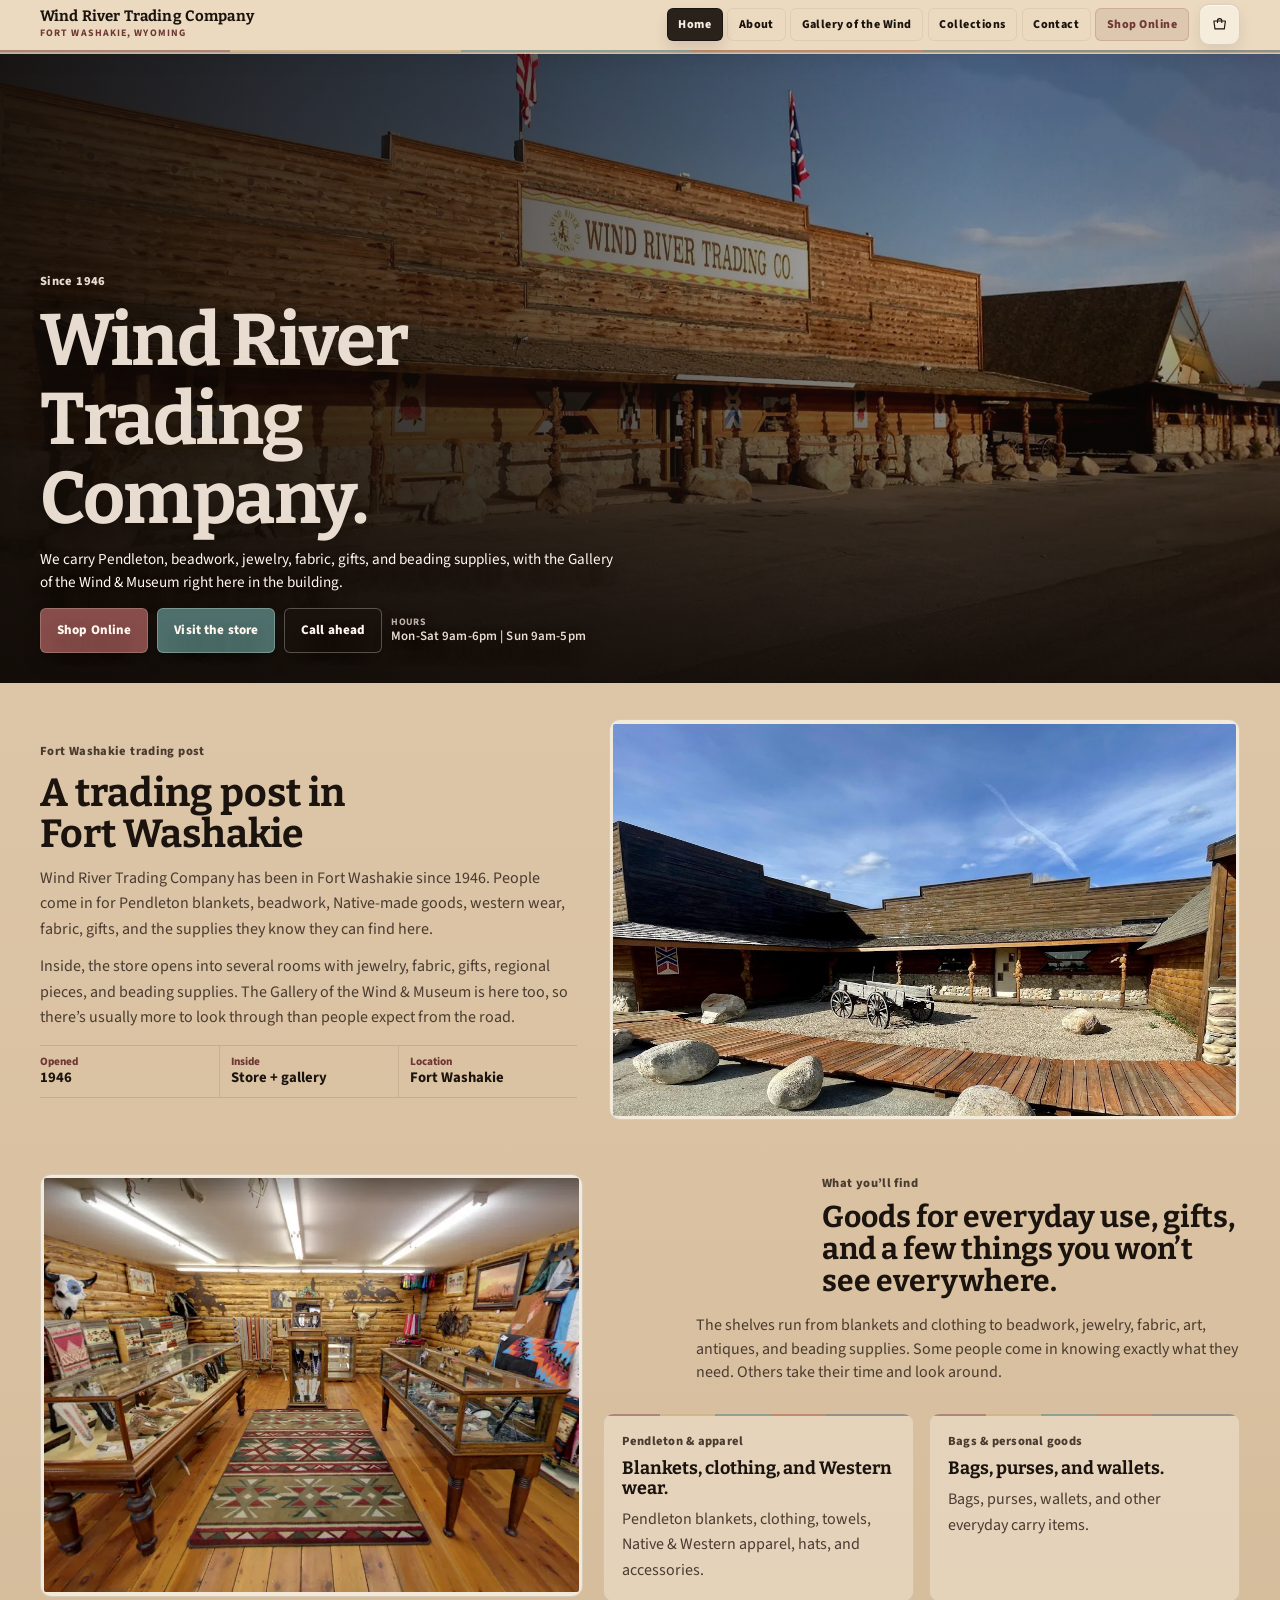
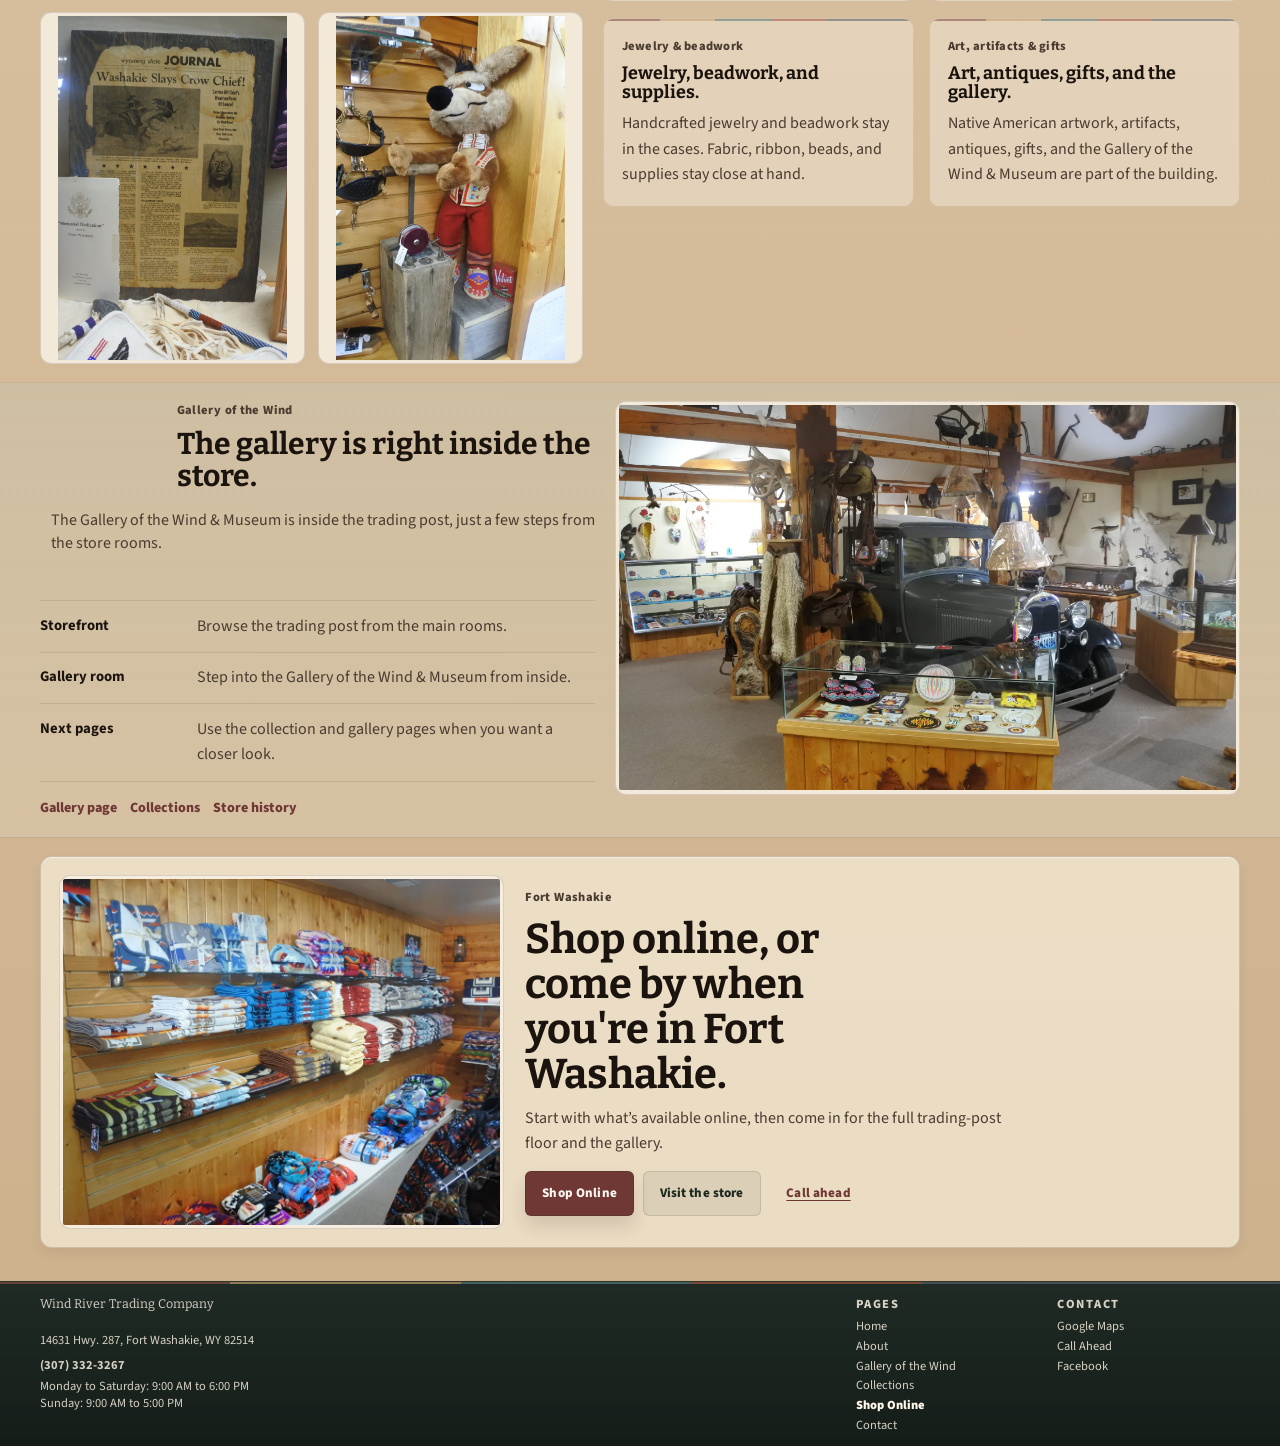
==== commit 021e4f36: "Style hero CTA buttons" ====
--- a/index.html
+++ b/index.html
@@ -50,7 +50,7 @@
         href="https://fonts.googleapis.com/css2?family=Bitter:wght@400;700;800&family=Source+Sans+3:wght@400;700;800&display=swap"
         rel="stylesheet"
       />
-    <link rel="stylesheet" href="./styles.css?v=20260427-mobile-shop-cta-settle" />
+    <link rel="stylesheet" href="./styles.css?v=20260427-hero-cta-boxes" />
     <script defer src="./site.js?v=20260427-mobile-shop-cta-settle"></script>
     <script>
       (() => {
--- a/styles.css
+++ b/styles.css
@@ -711,15 +711,37 @@
   border-color: currentColor;
 }
 
+.hero--immersive .btn-primary {
+  color: #fff8f1;
+  background: var(--pendleton-rosewood);
+  border-color: rgba(255, 248, 241, 0.2);
+  box-shadow: 0 10px 18px rgba(10, 6, 4, 0.18);
+}
+
+.hero--immersive .btn-ghost,
+.hero--immersive .btn-secondary {
+  color: #fff8f1;
+  background: rgba(85, 122, 118, 0.9);
+  border-color: rgba(213, 235, 229, 0.32);
+  box-shadow: 0 10px 18px rgba(10, 6, 4, 0.14);
+}
+
+.hero--immersive .btn-ghost:hover,
+.hero--immersive .btn-secondary:hover {
+  background: rgba(85, 122, 118, 1);
+}
+
 .hero--immersive .btn-tertiary {
-  color: rgba(255, 242, 230, 0.9);
-  border-color: transparent;
-  background: transparent;
-  text-shadow: 0 10px 22px rgba(12, 7, 5, 0.36);
+  color: rgba(255, 248, 241, 0.94);
+  background: rgba(26, 19, 14, 0.62);
+  border-color: rgba(255, 248, 241, 0.28);
+  box-shadow: 0 10px 18px rgba(10, 6, 4, 0.12);
+  text-decoration: none;
+  text-shadow: none;
 }
 
 .hero--immersive .btn-tertiary:hover {
-  background: rgba(255, 248, 241, 0.1);
+  background: rgba(26, 19, 14, 0.76);
 }
 
 .hero--immersive .hero-copy .hero-hours-note {
@@ -2919,7 +2941,7 @@
     display: flex;
     align-items: center;
     flex-wrap: wrap;
-    gap: 0.35rem 0.58rem;
+    gap: 0.35rem 0.32rem;
     margin-top: 0.46rem;
   }
 
@@ -2928,47 +2950,13 @@
   }
 
   .hero--immersive .btn {
-    min-height: 1.92rem;
-    padding: 0 0.68rem;
-    font-size: 0.7rem;
+    min-height: 2.06rem;
+    padding: 0 0.5rem;
+    font-size: 0.68rem;
   }
 
   .hero--immersive .btn-primary {
     box-shadow: 0 10px 18px rgba(10, 6, 4, 0.18);
-  }
-
-  .hero--immersive .btn-ghost {
-    min-height: auto;
-    padding: 0.12rem 0;
-    border: 0;
-    background: none;
-    color: rgba(255, 242, 230, 0.92);
-    font-size: 0.72rem;
-    font-weight: 700;
-    letter-spacing: 0.02em;
-    text-decoration: underline;
-    text-underline-offset: 0.22em;
-  }
-
-  .hero--immersive .btn-ghost:hover {
-    background: none;
-  }
-
-  .hero--immersive .btn-tertiary {
-    min-height: auto;
-    padding: 0.12rem 0;
-    border: 0;
-    background: none;
-    color: rgba(255, 242, 230, 0.78);
-    font-size: 0.68rem;
-    font-weight: 700;
-    letter-spacing: 0.02em;
-    text-decoration: underline;
-    text-underline-offset: 0.22em;
-  }
-
-  .hero--immersive .btn-tertiary:hover {
-    background: none;
   }
 
   .hero--immersive .hero-copy .hero-hours-note {
@@ -3326,11 +3314,6 @@
       linear-gradient(90deg, rgba(18, 12, 8, 0.78) 0%, rgba(18, 12, 8, 0.18) 66%);
   }
 
-  .page-home .hero--immersive .btn-primary {
-    min-height: 2.14rem;
-    padding-inline: 0.82rem;
-  }
-
   .page-home .section,
   .page-home .section-tight {
     padding: 1rem 0;
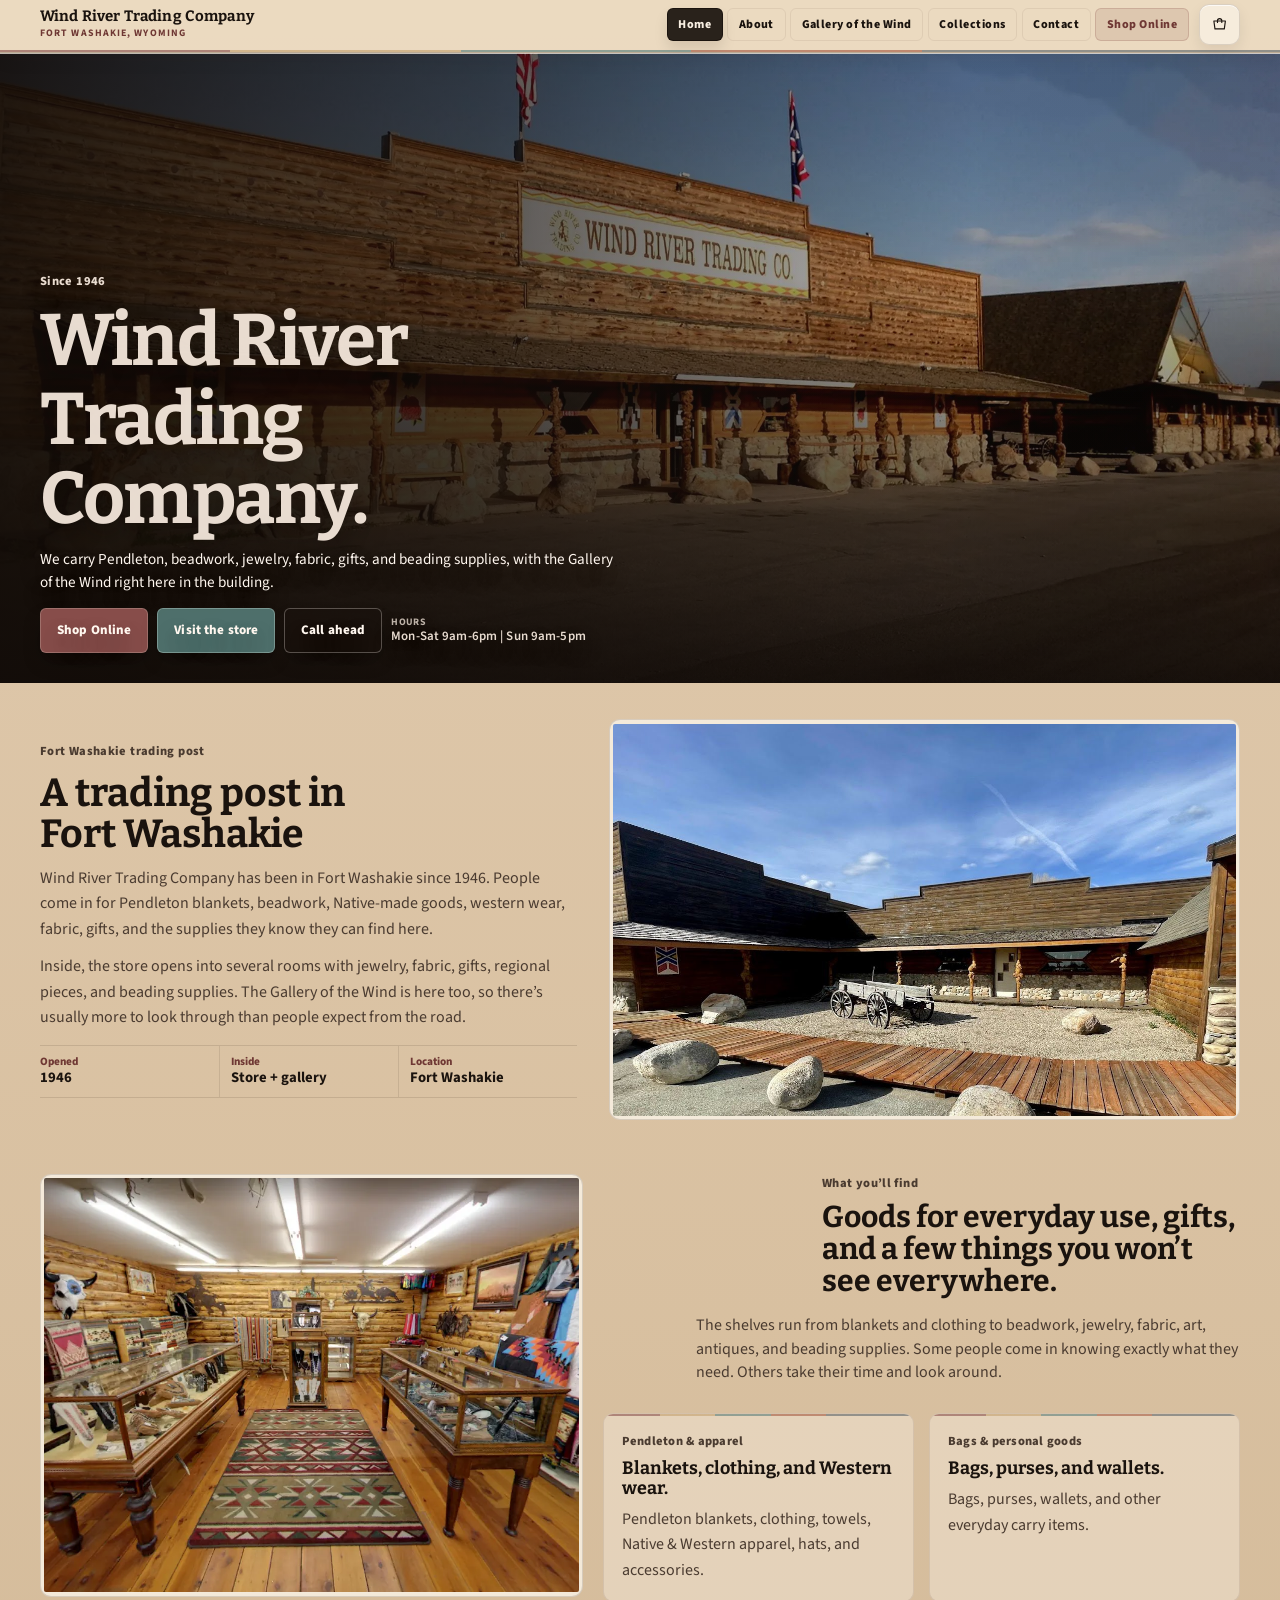
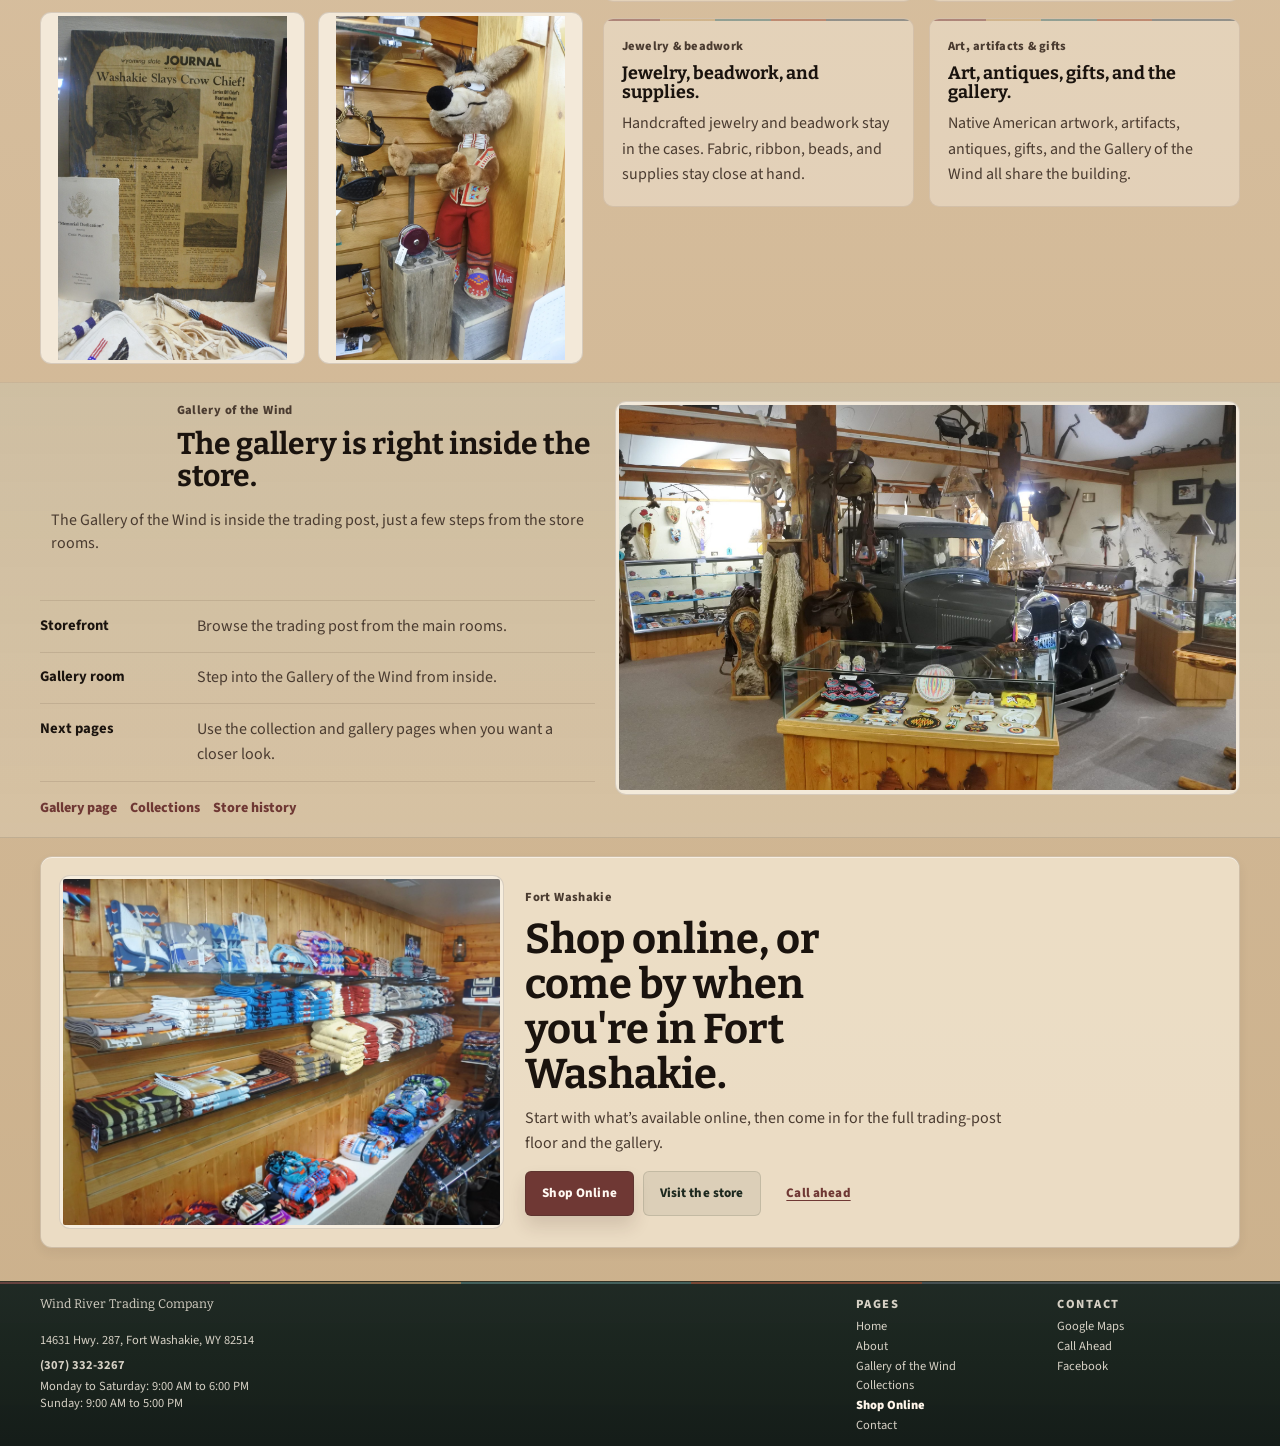
==== commit e088e6bf: "Update contact imagery and gallery wording" ====
--- a/index.html
+++ b/index.html
@@ -6,7 +6,7 @@
     <title>Wind River Trading Company | Fort Washakie</title>
     <meta
       name="description"
-      content="Wind River Trading Post in Fort Washakie with Pendleton, beadwork, jewelry, fabric, gifts, beading supplies, and the Gallery of the Wind & Museum."
+      content="Wind River Trading Post in Fort Washakie with Pendleton, beadwork, jewelry, fabric, gifts, beading supplies, and the Gallery of the Wind."
     />
     <meta name="robots" content="index,follow,max-image-preview:large,max-snippet:-1,max-video-preview:-1" />
     <link rel="canonical" href="https://tylerwolfley.github.io/wind-river-trading-co/" />
@@ -22,7 +22,7 @@
     <meta property="og:title" content="Wind River Trading Company | Fort Washakie" />
     <meta
       property="og:description"
-      content="Wind River Trading Post in Fort Washakie with Pendleton, beadwork, jewelry, fabric, gifts, beading supplies, and the Gallery of the Wind & Museum."
+      content="Wind River Trading Post in Fort Washakie with Pendleton, beadwork, jewelry, fabric, gifts, beading supplies, and the Gallery of the Wind."
     />
     <meta property="og:url" content="https://tylerwolfley.github.io/wind-river-trading-co/" />
     <meta
@@ -37,7 +37,7 @@
     <meta name="twitter:title" content="Wind River Trading Company | Fort Washakie" />
     <meta
       name="twitter:description"
-      content="Wind River Trading Post in Fort Washakie with Pendleton, beadwork, jewelry, fabric, gifts, beading supplies, and the Gallery of the Wind & Museum."
+      content="Wind River Trading Post in Fort Washakie with Pendleton, beadwork, jewelry, fabric, gifts, beading supplies, and the Gallery of the Wind."
     />
     <meta
       name="twitter:image"
@@ -50,8 +50,8 @@
         href="https://fonts.googleapis.com/css2?family=Bitter:wght@400;700;800&family=Source+Sans+3:wght@400;700;800&display=swap"
         rel="stylesheet"
       />
-    <link rel="stylesheet" href="./styles.css?v=20260427-hero-cta-boxes" />
-    <script defer src="./site.js?v=20260427-mobile-shop-cta-settle"></script>
+    <link rel="stylesheet" href="./styles.css?v=20260427-mobile-bottom-dock-interactive" />
+    <script defer src="./site.js?v=20260427-mobile-bottom-dock-interactive"></script>
     <script>
       (() => {
         const cartScriptSrc = "./shopify-cart-global.js?v=20260422";
@@ -125,7 +125,7 @@
             "name": "Wind River Trading Company",
             "url": "https://tylerwolfley.github.io/wind-river-trading-co/",
             "image": "https://tylerwolfley.github.io/wind-river-trading-co/images/home-hero-storefront.jpg",
-            "description": "Wind River Trading Company is a trading post in Fort Washakie with Pendleton, beadwork, jewelry, fabric, gifts, beading supplies, and the Gallery of the Wind & Museum.",
+            "description": "Wind River Trading Company is a trading post in Fort Washakie with Pendleton, beadwork, jewelry, fabric, gifts, beading supplies, and the Gallery of the Wind.",
             "telephone": "+1-307-332-3267",
             "address": {
               "@type": "PostalAddress",
@@ -155,7 +155,7 @@
             "@id": "https://tylerwolfley.github.io/wind-river-trading-co/#webpage",
             "url": "https://tylerwolfley.github.io/wind-river-trading-co/",
             "name": "Wind River Trading Company | Fort Washakie",
-            "description": "Wind River Trading Company is a trading post in Fort Washakie with Pendleton, beadwork, jewelry, fabric, gifts, beading supplies, and the Gallery of the Wind & Museum.",
+            "description": "Wind River Trading Company is a trading post in Fort Washakie with Pendleton, beadwork, jewelry, fabric, gifts, beading supplies, and the Gallery of the Wind.",
             "isPartOf": {
               "@id": "https://tylerwolfley.github.io/wind-river-trading-co/#website"
             },
@@ -172,7 +172,7 @@
       }
     </script>
   </head>
-  <body class="page-home">
+  <body class="page-home has-mobile-bottom-cta">
     <div class="site-shell">
       <header class="site-header">
         <div class="wrap">
@@ -235,7 +235,7 @@
               <h1><span class="hero-title-line">Wind River</span><span class="hero-title-line">Trading</span><span class="hero-title-line">Company.</span></h1>
               <p class="lede">
                 We carry Pendleton, beadwork, jewelry, fabric, gifts, and beading supplies, with
-                the Gallery of the Wind &amp; Museum right here in the building.
+                the Gallery of the Wind right here in the building.
               </p>
               <div class="button-row">
                 <a class="btn btn-primary" href="shop.html">Shop Online</a>
@@ -263,7 +263,7 @@
                 </p>
                 <p>
                   Inside, the store opens into several rooms with jewelry, fabric, gifts, regional
-                  pieces, and beading supplies. The Gallery of the Wind &amp; Museum is here too, so
+                  pieces, and beading supplies. The Gallery of the Wind is here too, so
                   there&rsquo;s usually more to look through than people expect from the road.
                 </p>
                 <div class="home-rooted-facts" aria-label="Store highlights">
@@ -375,7 +375,7 @@
                     <h3>Art, antiques, gifts, and the gallery.</h3>
                     <p>
                       Native American artwork, artifacts, antiques, gifts, and the Gallery of the
-                      Wind &amp; Museum are part of the building.
+                      Wind all share the building.
                     </p>
                   </article>
                 </div>
@@ -394,7 +394,7 @@
                     <h2>The gallery is right inside the store.</h2>
                   </div>
                   <p>
-                    The Gallery of the Wind &amp; Museum is inside the trading post, just a few steps
+                    The Gallery of the Wind is inside the trading post, just a few steps
                     from the store rooms.
                   </p>
                 </div>
@@ -405,7 +405,7 @@
                   </div>
                   <div class="note-item">
                     <strong>Gallery room</strong>
-                    <span>Step into the Gallery of the Wind &amp; Museum from inside.</span>
+                    <span>Step into the Gallery of the Wind from inside.</span>
                   </div>
                   <div class="note-item">
                     <strong>Next pages</strong>
@@ -494,5 +494,9 @@
         </div>
       </footer>
     </div>
+    <nav class="mobile-bottom-cta" aria-label="Shop and visit">
+      <a class="mobile-bottom-cta__primary" href="shop.html">Shop Online</a>
+      <a class="mobile-bottom-cta__secondary" href="contact.html">Visit Store</a>
+    </nav>
   </body>
 </html>
--- a/styles.css
+++ b/styles.css
@@ -544,6 +544,7 @@
 .section-head h1,
 .section-head h2,
 .gallery-intro h2,
+.gallery-plan-copy h2,
 .split-feature h2,
 .cta-band h2,
 .card h3,
@@ -1869,7 +1870,7 @@
 }
 
 .gallery-hero-photo img,
-.museum-detail-frame img {
+.gallery-detail-frame img {
   object-position: center 28%;
 }
 
@@ -1988,6 +1989,17 @@
 
 .gallery-photo-grid--reduced {
   grid-template-columns: repeat(2, minmax(0, 1fr));
+}
+
+.gallery-guns-photo img {
+  aspect-ratio: 1323 / 828;
+  object-fit: contain;
+  object-position: left center;
+  background: rgba(232, 215, 188, 0.44);
+}
+
+.gallery-plan-copy {
+  max-width: 48rem;
 }
 
 .home-category-layout {
@@ -2145,6 +2157,7 @@
 }
 
 .gallery-intro p,
+.gallery-plan-copy p,
 .split-feature p {
   color: var(--muted);
 }
@@ -2439,7 +2452,7 @@
   color: #ffffff;
 }
 
-.mobile-shop-cta {
+.mobile-bottom-cta {
   display: none;
 }
 
@@ -2692,14 +2705,16 @@
     color: var(--copper-deep);
   }
 
-  body.has-mobile-shop-cta {
-    padding-bottom: calc(4.1rem + var(--mobile-shop-cta-bottom, 0px) + env(safe-area-inset-bottom));
-  }
-
-  .mobile-shop-cta {
+  body.has-mobile-bottom-cta .footer {
+    padding-bottom: calc(4.8rem + env(safe-area-inset-bottom));
+  }
+
+  .mobile-bottom-cta {
     position: fixed;
-    inset: auto 0 var(--mobile-shop-cta-bottom, 0px);
-    z-index: 70;
+    left: 0;
+    right: 0;
+    bottom: 0;
+    z-index: 9999;
     display: grid;
     grid-template-columns: minmax(0, 1fr) minmax(6.4rem, 0.42fr);
     gap: 0.46rem;
@@ -2707,21 +2722,27 @@
     padding: 0.5rem 0.62rem calc(0.56rem + env(safe-area-inset-bottom));
     border-top: 1px solid rgba(194, 159, 108, 0.3);
     background:
-      linear-gradient(90deg, rgba(135, 77, 74, 0.28), rgba(85, 122, 118, 0.2)),
-      linear-gradient(180deg, rgba(29, 41, 31, 0.98), rgba(17, 28, 23, 0.995));
+      linear-gradient(90deg, rgba(135, 77, 74, 0.18), rgba(85, 122, 118, 0.16)),
+      linear-gradient(180deg, #1d291f 0%, #111c17 100%);
     box-shadow:
       0 -1px 0 rgba(255, 246, 233, 0.08),
-      0 -12px 22px rgba(20, 12, 8, 0.2);
+      0 -10px 22px rgba(20, 12, 8, 0.28);
     opacity: 0;
     pointer-events: none;
-    transform: translate3d(0, calc(100% + var(--mobile-shop-cta-bottom, 0px)), 0);
+    visibility: hidden;
     transition:
-      transform 190ms cubic-bezier(0.2, 0.8, 0.2, 1),
-      opacity 140ms ease;
-    will-change: transform, opacity;
-  }
-
-  .mobile-shop-cta::before {
+      opacity 140ms ease,
+      visibility 0s linear 140ms;
+  }
+
+  .mobile-bottom-cta.is-visible {
+    opacity: 1;
+    pointer-events: auto;
+    visibility: visible;
+    transition-delay: 0s;
+  }
+
+  .mobile-bottom-cta::before {
     content: "";
     position: absolute;
     inset: 0 0 auto;
@@ -2730,13 +2751,7 @@
     opacity: 0.7;
   }
 
-  .mobile-shop-cta.is-visible {
-    opacity: 1;
-    pointer-events: auto;
-    transform: translate3d(0, 0, 0);
-  }
-
-  .mobile-shop-cta a {
+  .mobile-bottom-cta a {
     min-width: 0;
     min-height: 2.62rem;
     display: inline-flex;
@@ -2750,14 +2765,14 @@
     text-decoration: none;
   }
 
-  .mobile-shop-cta__primary {
+  .mobile-bottom-cta__primary {
     border: 1px solid rgba(255, 246, 234, 0.22);
     background: #874d4a;
     color: #fff6ea;
     box-shadow: inset 0 1px 0 rgba(255, 246, 234, 0.16);
   }
 
-  .mobile-shop-cta__secondary {
+  .mobile-bottom-cta__secondary {
     border: 1px solid rgba(244, 236, 223, 0.22);
     background: rgba(255, 246, 234, 0.08);
     color: rgba(255, 246, 234, 0.92);
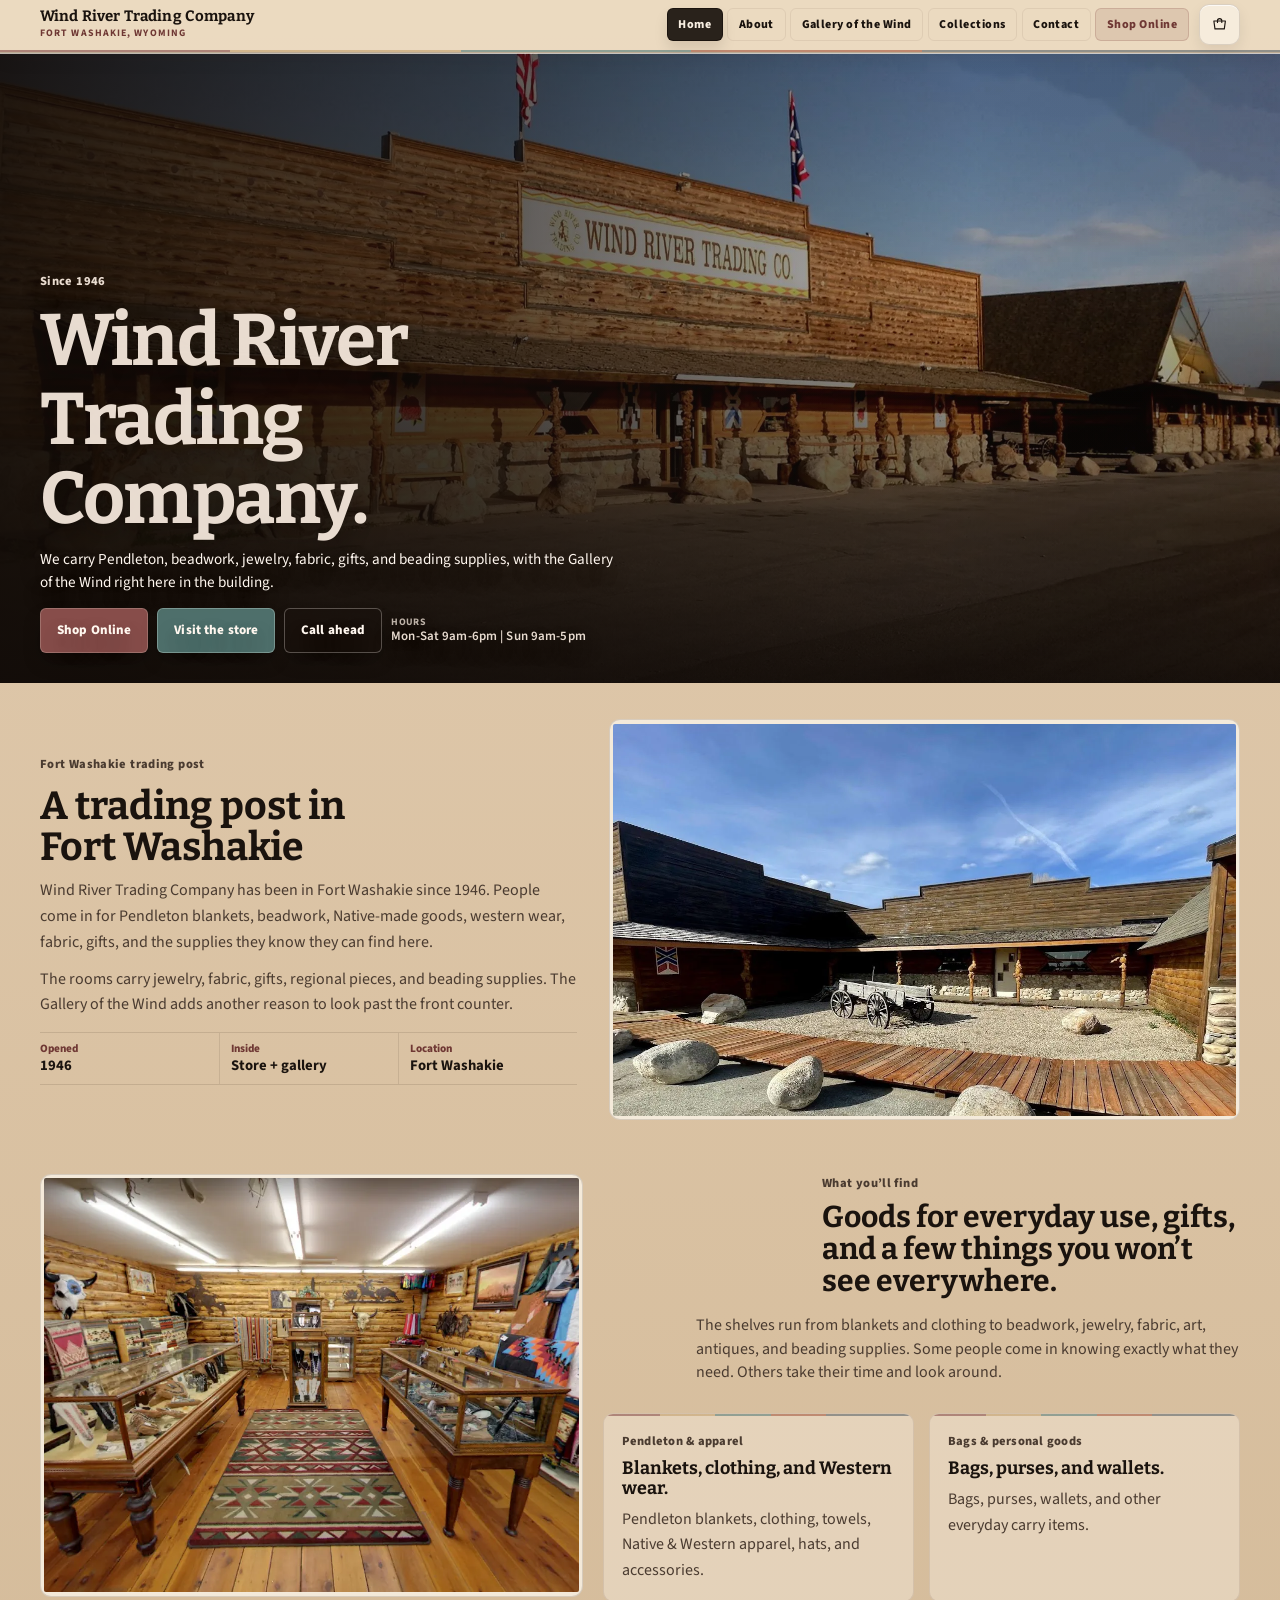
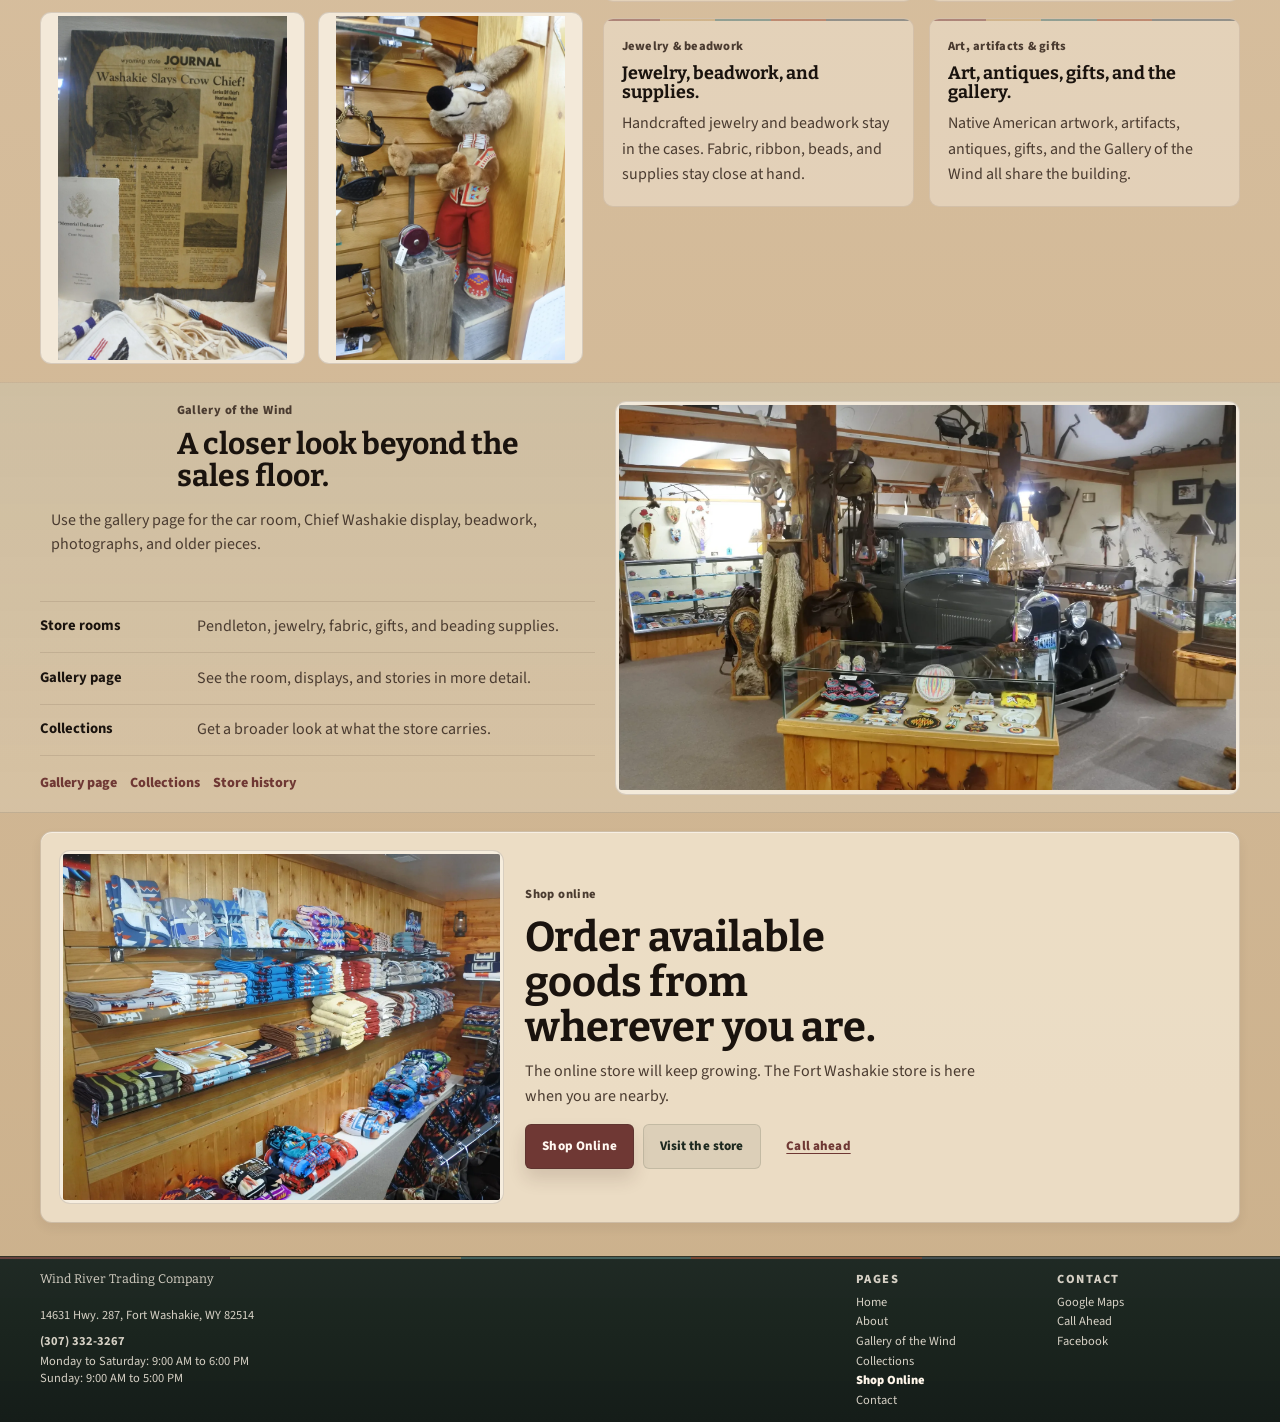
==== commit 38ba037f: "Optimize images and polish shop CTAs" ====
--- a/index.html
+++ b/index.html
@@ -262,9 +262,8 @@
                   and the supplies they know they can find here.
                 </p>
                 <p>
-                  Inside, the store opens into several rooms with jewelry, fabric, gifts, regional
-                  pieces, and beading supplies. The Gallery of the Wind is here too, so
-                  there&rsquo;s usually more to look through than people expect from the road.
+                  The rooms carry jewelry, fabric, gifts, regional pieces, and beading supplies.
+                  The Gallery of the Wind adds another reason to look past the front counter.
                 </p>
                 <div class="home-rooted-facts" aria-label="Store highlights">
                   <div>
@@ -283,10 +282,10 @@
               </div>
               <figure class="framed-photo home-rooted-photo">
                 <img
-                  src="images/courtyard-exterior.jpg"
+                  src="images/courtyard-exterior.webp"
                   alt="Courtyard and exterior walkways at Wind River Trading Company"
-                  width="1242"
-                  height="783"
+                  width="1241"
+                  height="828"
                   loading="lazy"
                   decoding="async"
                 />
@@ -312,20 +311,20 @@
                 <div class="home-overview-support">
                   <figure class="framed-photo home-overview-photo home-overview-photo--article">
                     <img
-                      src="images/chief-washakie-article.JPG"
+                      src="images/chief-washakie-article.webp"
                       alt="Chief Washakie article on display inside Wind River Trading Company"
-                      width="1467"
-                      height="2200"
+                      width="1200"
+                      height="1800"
                       loading="lazy"
                       decoding="async"
                     />
                   </figure>
                   <figure class="framed-photo home-overview-photo home-overview-photo--coyote">
                     <img
-                      src="images/antique-wile-e-coyote.JPG"
+                      src="images/antique-wile-e-coyote.webp"
                       alt="Antique Wile E. Coyote display inside Wind River Trading Company"
-                      width="2148"
-                      height="4288"
+                      width="1200"
+                      height="1800"
                       loading="lazy"
                       decoding="async"
                     />
@@ -391,25 +390,25 @@
                 <div class="section-head home-section-head">
                   <div>
                     <p class="eyebrow">Gallery of the Wind</p>
-                    <h2>The gallery is right inside the store.</h2>
+                    <h2>A closer look beyond the sales floor.</h2>
                   </div>
                   <p>
-                    The Gallery of the Wind is inside the trading post, just a few steps
-                    from the store rooms.
+                    Use the gallery page for the car room, Chief Washakie display, beadwork,
+                    photographs, and older pieces.
                   </p>
                 </div>
                 <div class="note-list home-gallery-notes">
                   <div class="note-item">
-                    <strong>Storefront</strong>
-                    <span>Browse the trading post from the main rooms.</span>
+                    <strong>Store rooms</strong>
+                    <span>Pendleton, jewelry, fabric, gifts, and beading supplies.</span>
                   </div>
                   <div class="note-item">
-                    <strong>Gallery room</strong>
-                    <span>Step into the Gallery of the Wind from inside.</span>
+                    <strong>Gallery page</strong>
+                    <span>See the room, displays, and stories in more detail.</span>
                   </div>
                   <div class="note-item">
-                    <strong>Next pages</strong>
-                    <span>Use the collection and gallery pages when you want a closer look.</span>
+                    <strong>Collections</strong>
+                    <span>Get a broader look at what the store carries.</span>
                   </div>
                 </div>
                 <div class="utility-links compact-links">
@@ -421,10 +420,10 @@
 
               <figure class="framed-photo home-gallery-photo home-gallery-photo--main">
                 <img
-                  src="images/gallery-of-the-wind-2.JPG"
+                  src="images/gallery-of-the-wind-2.webp"
                   alt="Gallery of the Wind room with a historic car and display cases inside Wind River Trading Company"
-                  width="1920"
-                  height="1440"
+                  width="1800"
+                  height="1200"
                   loading="lazy"
                   decoding="async"
                 />
@@ -438,21 +437,21 @@
             <div class="cta-band home-cta-band">
               <figure class="framed-photo home-cta-photo">
                 <img
-                  src="images/pendleton-display-2.JPG"
+                  src="images/pendleton-display-2.webp"
                   alt="Pendleton blanket display inside Wind River Trading Company"
-                  width="2200"
-                  height="1467"
+                  width="1800"
+                  height="1200"
                   loading="lazy"
                   decoding="async"
                 />
               </figure>
               <div class="home-cta-copy">
                 <div>
-                  <p class="eyebrow">Fort Washakie</p>
-                  <h2>Shop online, or come by when you're in Fort Washakie.</h2>
+                  <p class="eyebrow">Shop online</p>
+                  <h2>Order available goods from wherever you are.</h2>
                   <p>
-                    Start with what&rsquo;s available online, then come in for the full trading-post floor
-                    and the gallery.
+                    The online store will keep growing. The Fort Washakie store is here when you
+                    are nearby.
                   </p>
                 </div>
                 <div class="button-row">
--- a/styles.css
+++ b/styles.css
@@ -596,7 +596,7 @@
 }
 
 .contact-immersive-hero {
-  --hero-image-position: center 56%;
+  --hero-image-position: center 64%;
 }
 
 .collections-immersive-hero {
@@ -1576,8 +1576,8 @@
 }
 
 .contact-arrival-photo img {
-  aspect-ratio: 16 / 10;
-  object-position: center 48%;
+  aspect-ratio: 4 / 3;
+  object-position: 43% 52%;
 }
 
 .contact-section-head {
@@ -2105,7 +2105,7 @@
 }
 
 .shop-embed-shell {
-  min-height: clamp(24rem, 65vh, 42rem);
+  min-height: clamp(10rem, 26vh, 18rem);
   padding: clamp(0.82rem, 1.55vw, 1rem);
   border: 1px solid var(--line);
   border-radius: var(--radius-lg);
@@ -2114,6 +2114,18 @@
     inset 0 1px 0 rgba(255, 255, 255, 0.52),
     var(--shadow-soft);
   overflow-x: auto;
+}
+
+.shop-notes {
+  margin-top: clamp(0.95rem, 2vw, 1.25rem);
+}
+
+.section-head--compact {
+  margin-bottom: 0.68rem;
+}
+
+.shop-note-grid {
+  grid-template-columns: repeat(3, minmax(0, 1fr));
 }
 
 .card {
@@ -2598,7 +2610,7 @@
   }
 
   .contact-immersive-hero {
-    --hero-image-position: center 54%;
+    --hero-image-position: center 62%;
   }
 
   .collections-immersive-hero {
@@ -2887,7 +2899,7 @@
   }
 
   .contact-immersive-hero {
-    --hero-image-position: center 52%;
+    --hero-image-position: center 60%;
   }
 
   .collections-immersive-hero {
